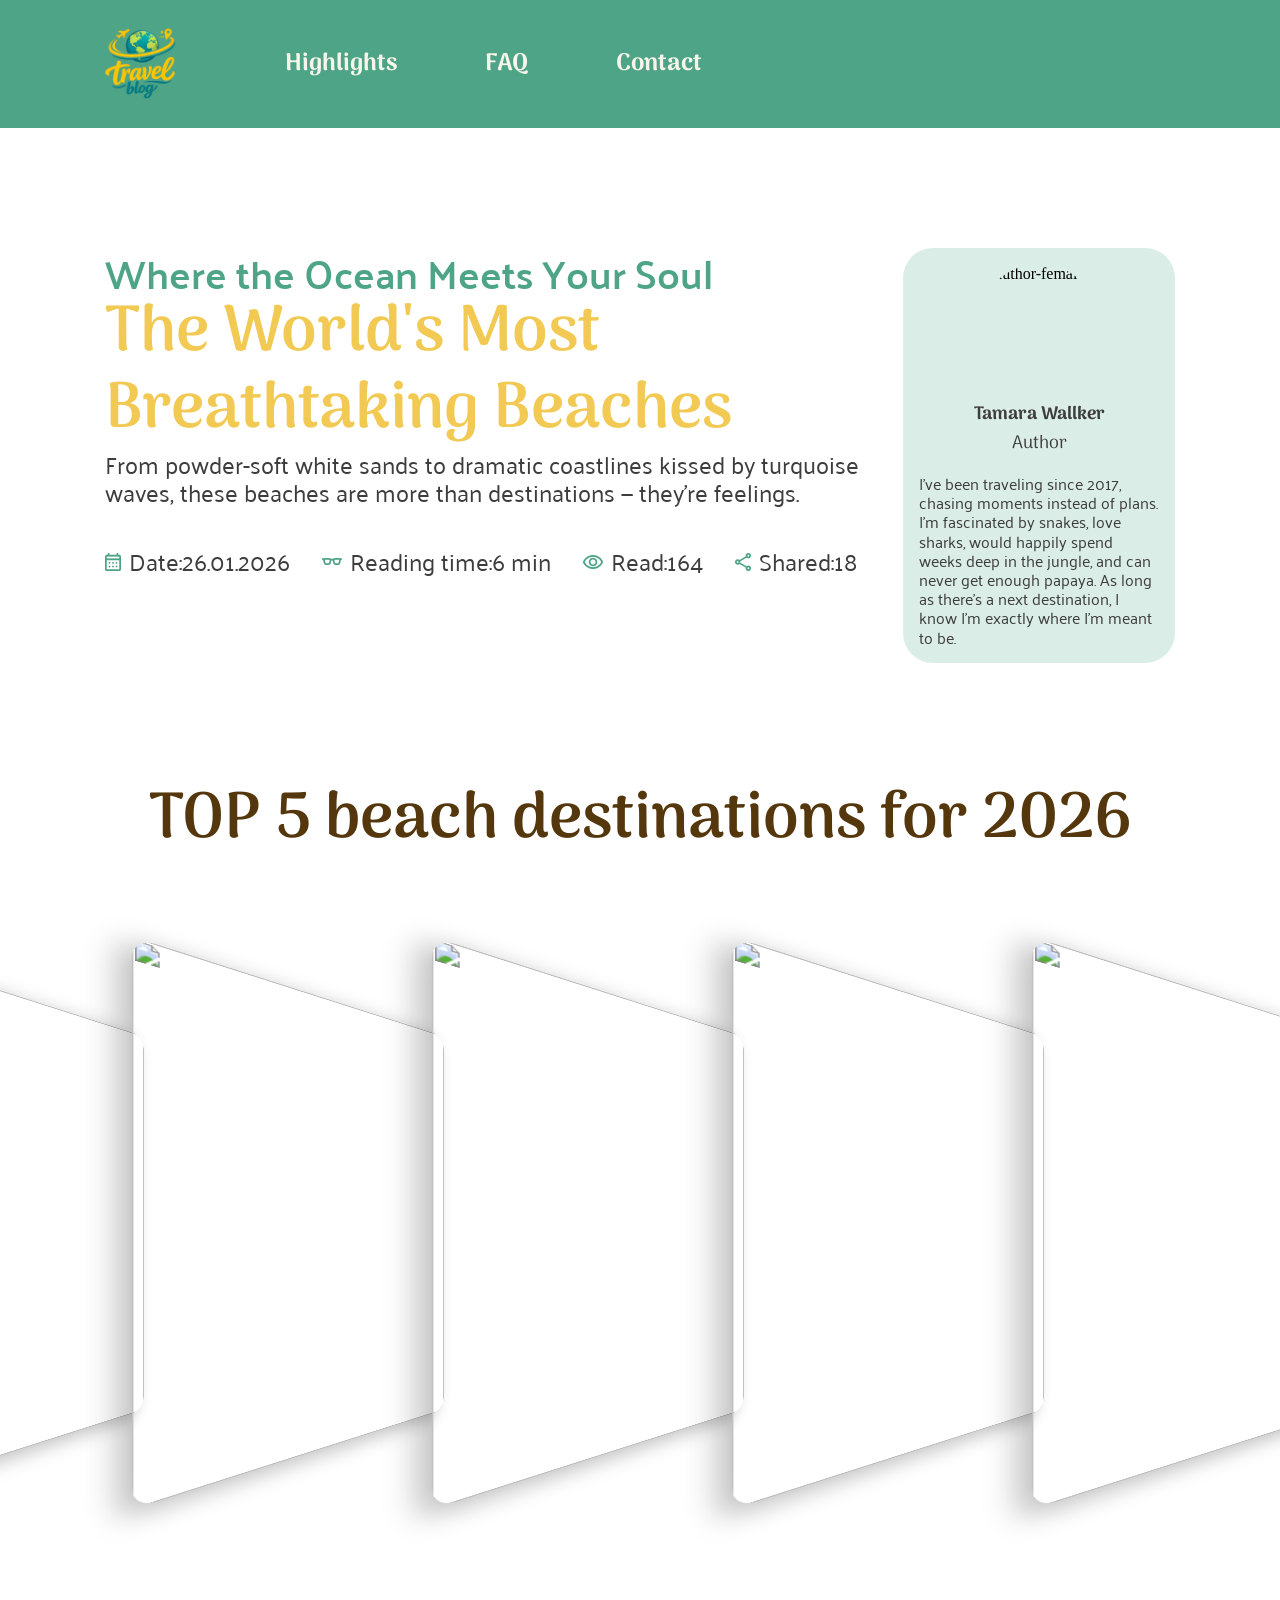
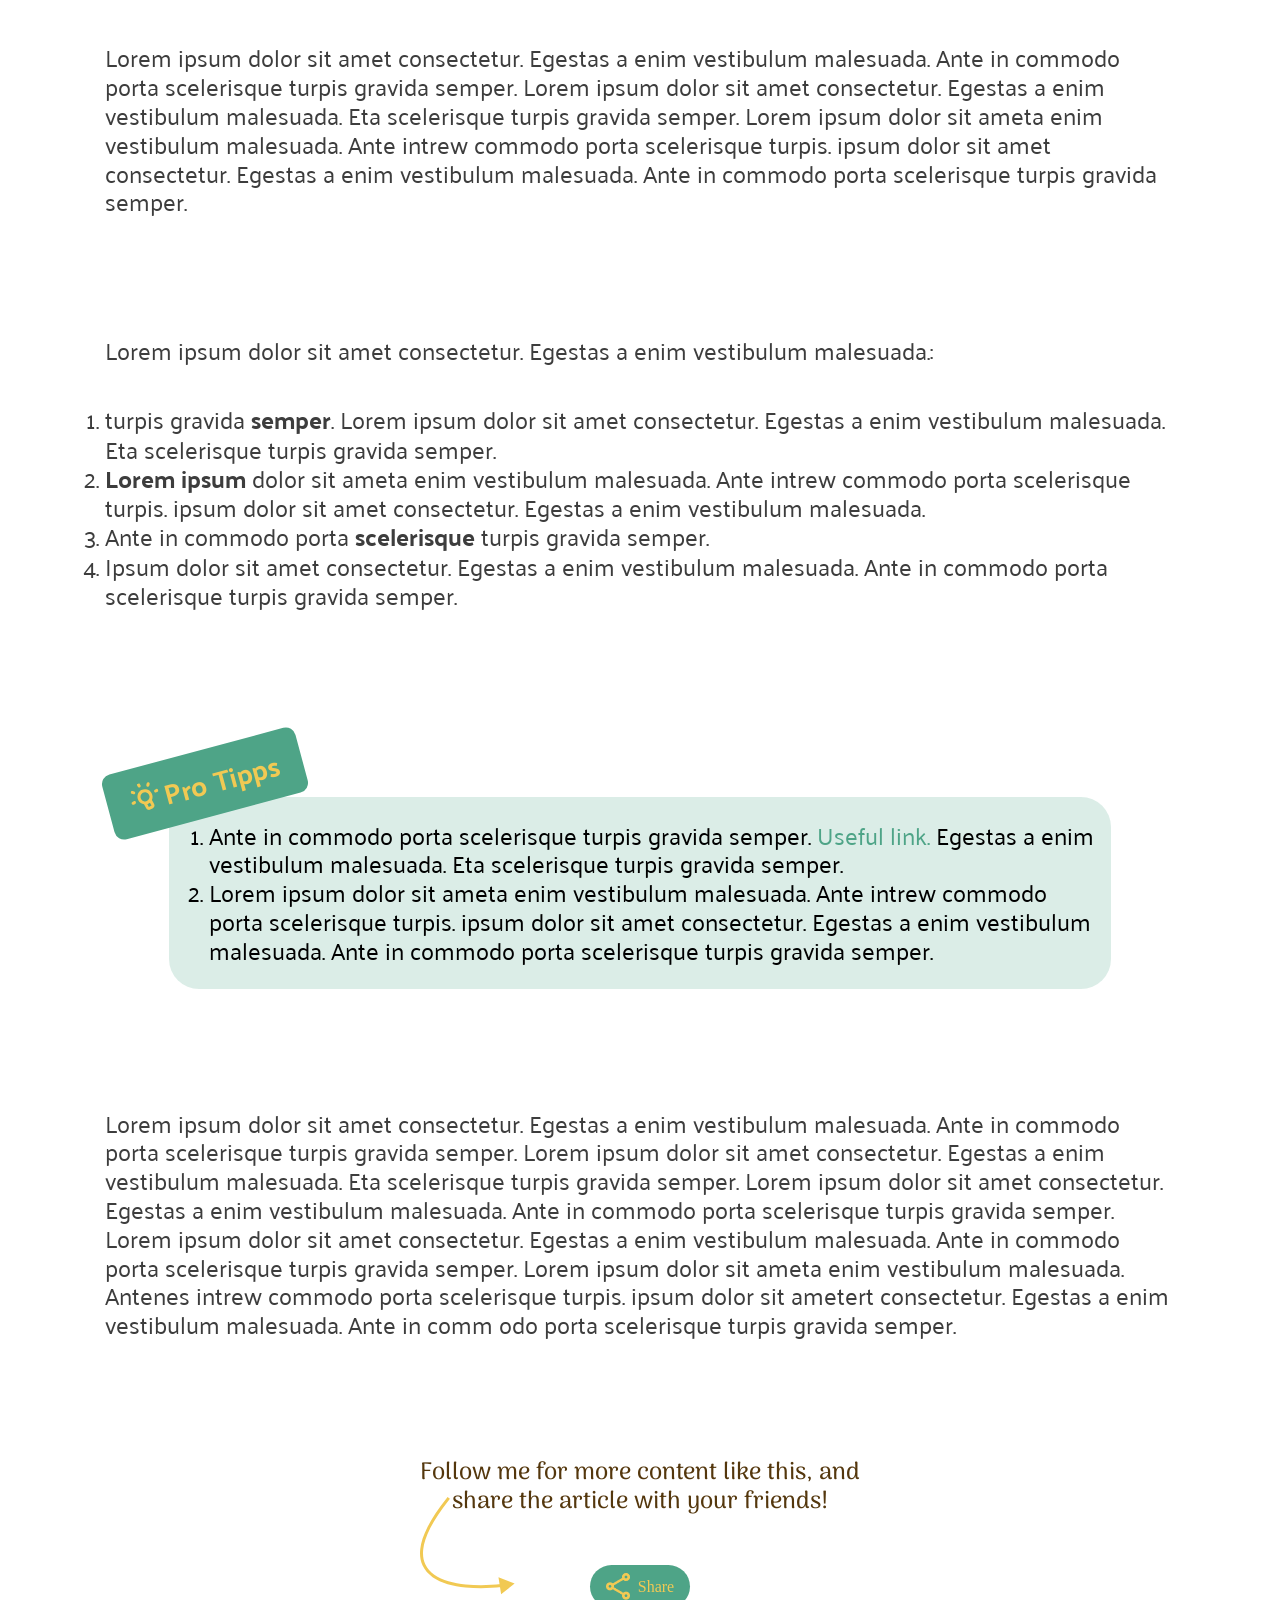
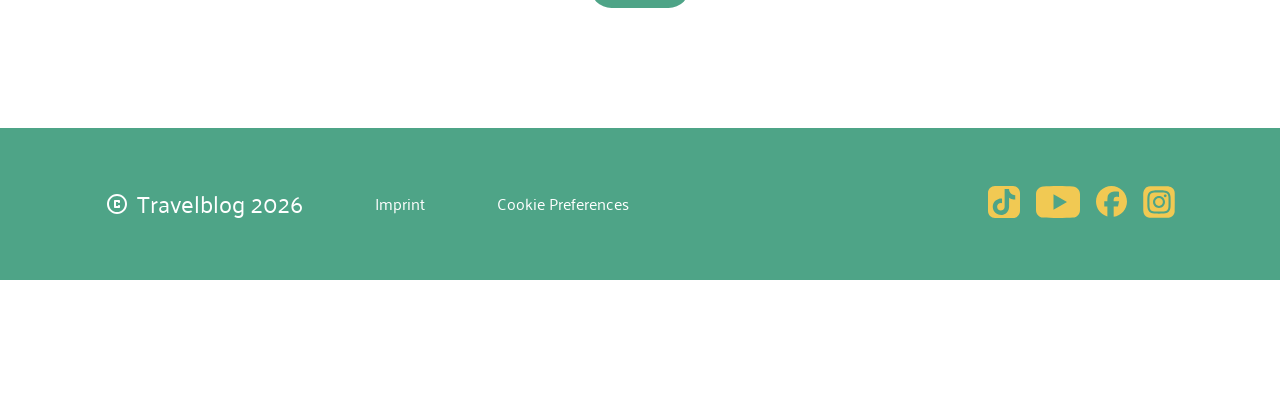
==== article1.html @ 018bd1f9 "article1.html added and article1.css added and article2.html added and article2.css added and articl" ====
<!DOCTYPE html>
<html lang="en">

<head>
    <meta charset="UTF-8">
    <meta name="viewport" content="width=device-width, initial-scale=1.0">
    <title>Blog - Article 01</title>

    <link rel="stylesheet" href="css/variables.css">
    <link rel="stylesheet" href="css/standard.css">
    <link rel="stylesheet" href="css/font.css">
    <link rel="stylesheet" href="css/style-article1.css">

</head>

<body>
    <header class="header-section wrapper">

        <img src="/assets/icons/logo-blog.svg" alt="Logo vom Reiseblog">

        <nav>
            <ul>
                <li class="nav-highlights"><a href="index.html#section-highlights">Highlights</a></li>
                <li class="nav-faq"><a href="index.html#section-faq">FAQ</a></li>
                <li class="nav-contact"><a href="index.html#section-contact">Contact</a></li>
            </ul>
        </nav>

    </header>

    <main>
        <section class="article-header wrapper">
            <div class="aticle-header-content">
                <div>
                    <h4 class="article-header-eyebrow">Where the Ocean Meets Your Soul</h4>
                    <h3 class="aticle-header-title">The World's Most Breathtaking Beaches</h3>
                    <p class="article-header-intro">From powder-soft white sands to dramatic coastlines kissed by
                        turquoise waves, these beaches are
                        more than destinations — they’re feelings.</p>
                </div>

                <div class="meta-data">
                    <p class="meta-item"><img src="./assets/icons/calendar_month.png" alt="kalenda logo">Date:26.01.2026
                    </p>
                    <p class="meta-item"><img src="./assets/icons/eyeglasses_2.png" alt="eyeglasses logo">Reading time:6
                        min</p>
                    <p class="meta-item"><img src="./assets/icons/visibility.png" alt="visibility logo">Read:164</p>
                    <p class="meta-item"><img src="./assets/icons/share.png" alt="share logo">Shared:18</p>
                </div>
            </div>

            <div class="author-card">
                <img src="./assets/img/author-female.jpg" alt="author-female">
                <div class="author-title">
                    <p class="author-name">Tamara Wallker</p>
                    <p class="author-role">Author</p>
                </div>
                <div class="author-summary">
                    <p>I’ve been traveling since 2017, chasing moments instead of plans.
                        I’m fascinated by snakes, love sharks, would happily spend weeks deep in the jungle, and can
                        never get enough papaya. As long as there’s a next destination, I know I’m exactly where I’m
                        meant to be.</p>
                </div>
            </div>
        </section>

        <section class="main-slider wrapper">
            <h3 class="slider-header">TOP 5 beach destinations for 2026</h3>
            <article class="slider_b">
                <img class="slider_b_element" src="./assets/img/single-card-carousel-01.jpg" alt="">
                <img class="slider_b_element" src="./assets/img/single-card-carousel-02.jpg" alt="">
                <img class="slider_b_element" src="./assets/img/single-card-carousel-03.jpg" alt="">
                <img class="slider_b_element" src="./assets/img/single-card-carousel-04.jpg" alt="">
                <img class="slider_b_element" src="./assets/img/single-card-carousel-05.jpg" alt="">
            </article>
        </section>

        <section class="lorem-element-one wrapper">
            <p>Lorem ipsum dolor sit amet consectetur. Egestas a enim vestibulum malesuada. Ante in commodo porta
                scelerisque turpis gravida semper. Lorem ipsum dolor sit amet consectetur. Egestas a enim vestibulum
                malesuada. Eta scelerisque turpis gravida semper. Lorem ipsum dolor sit ameta enim vestibulum malesuada.
                Ante intrew commodo porta scelerisque turpis. ipsum dolor sit amet consectetur. Egestas a enim
                vestibulum malesuada. Ante in commodo porta scelerisque turpis gravida semper. </p>
        </section>

        <section class="lorem-element-two wrapper">
            <p>Lorem ipsum dolor sit amet consectetur. Egestas a enim vestibulum malesuada.:</p>
            <ol>
                <li>turpis gravida <span>semper</span>. Lorem ipsum dolor sit amet consectetur. Egestas a enim
                    vestibulum malesuada.
                    Eta
                    scelerisque turpis gravida semper.</li>

                <li><span>Lorem ipsum</span> dolor sit ameta enim vestibulum malesuada. Ante intrew commodo porta
                    scelerisque turpis.
                    ipsum dolor sit amet consectetur. Egestas a enim vestibulum malesuada.</li>

                <li>Ante in commodo porta <span>scelerisque</span> turpis gravida semper.</li>

                <li>Ipsum dolor sit amet consectetur. Egestas a enim vestibulum malesuada. Ante in commodo porta
                    scelerisque
                    turpis gravida semper.</li>
            </ol>
        </section>

        <section class="section-pro-tipp wrapper">
            <div class="pro-tipp-box">
                <img src="/assets/icons/pro-tipp-icon.svg" alt="icon von glühbirne">
                <p>Pro Tipps</p>
            </div>

            <div class="pro-tipp-content">
                <ol>
                    <li>Ante in commodo porta scelerisque turpis gravida semper. <a href="">Useful
                            link.</a>
                        Egestas a enim vestibulum malesuada. Eta scelerisque turpis gravida semper. </li>
                    <li>Lorem ipsum dolor sit ameta enim vestibulum malesuada. Ante intrew commodo porta scelerisque
                        turpis.
                        ipsum dolor sit amet consectetur. Egestas a enim vestibulum malesuada. Ante in commodo porta
                        scelerisque turpis gravida semper. </li>
                </ol>
            </div>
        </section>

        <section class="lorem-element-four wrapper">
            <p>Lorem ipsum dolor sit amet consectetur. Egestas a enim vestibulum malesuada. Ante in commodo porta
                scelerisque turpis gravida semper. Lorem ipsum dolor sit amet consectetur. Egestas a enim vestibulum
                malesuada. Eta scelerisque turpis gravida semper. Lorem ipsum dolor sit amet consectetur.
                Egestas a enim vestibulum malesuada. Ante in commodo porta scelerisque turpis gravida semper. Lorem
                ipsum dolor sit amet consectetur. Egestas a enim vestibulum malesuada. Ante in commodo porta scelerisque
                turpis gravida semper. Lorem ipsum dolor sit ameta enim vestibulum malesuada. Antenes intrew commodo
                porta scelerisque turpis. ipsum dolor sit ametert consectetur. Egestas a enim vestibulum malesuada. Ante
                in comm odo porta scelerisque turpis gravida semper. </p>
        </section>

        <section class="share-button wrapper">
           <p class="follow-me"> <img class="arrow" src="./assets/icons/Vector 12.svg" alt=""> Follow me for more content like this, and <br> share the article with your friends!</p>

            <details>
                <summary><img src="./assets/icons/share yellow.png" alt="share-icon">Share</summary>
                <div class="hidden-links">
                    <img src="./assets/icons/share-icon.svg" alt="">
                    <div>
                        <a href="">LinkedIn</a>
                        <a href="">WhatsApp</a>
                    </div>
                </div>
            </details>
        </section>

        <footer class="wrapper">

            <div>
                <div class="footer-copyright">
                    <img src="/assets/icons/copyright.svg" alt="Copyright-Icon">
                    <p>Travelblog 2026</p>
                </div>
                <ul class="footer-links">
                    <li><a href="impressum.html">Imprint</a></li>
                    <li><a href="">Cookie Preferences</a></li>
                </ul>

            </div>




            <ul class="footer-social-media-buttons">
                <li><img src="/assets/icons/icon-tiktok-yellow.svg" alt=""></li>
                <li><img src="/assets/icons/icon-youtube-yellow.svg" alt=""></li>
                <li><img src="/assets/icons/icon-facebook-yellow.svg" alt=""></li>
                <li><img src="/assets/icons/icon-instagram-yellow.svg" alt=""></li>
            </ul>
        </footer>
    </main>
</body>

</html>
---- css/variables.css ----
:root {
    interpolate-size: allow-keywords;

    --primary-green: rgba(78, 164, 135, 1);
    --primary-green-bright: rgba(78, 164, 135, 0.2);
    --primary-yellow: #f1c953;
    --secondary-brown: rgba(84, 55, 13, 1);
    --neutral: #3d3d3d;
    --error: rgba(185, 16, 47, 1);

    --length-animation: 5s;
}
---- css/standard.css ----
* {
    margin: 0;
    padding: 0;
    box-sizing: border-box;
    scroll-behavior: smooth;
    line-height: 120%;
}

body {
    display: flex;
    flex-direction: column;
    justify-content: center;
    min-height: 100dvh;
}

main {
    display: flex;
    flex-direction: column;
    gap: 120px;
    flex-grow: 1;
    padding: 120px 0;
}

.wrapper {
    padding: 0 max(clamp(15px, calc(-15px + 9.375vw), 120px), calc(50% - 770px));
}

h1 {
    font-family: 'Arima';
    font-weight: 600;
    font-size: 60px;
    color: var(--secondary-brown);

}

h2 {
    font-family: 'Arima';
    font-weight: 600;
    font-size: 52px;
    color: var(--primary-green);
    text-align: center;

    display: flex;
    justify-content: center;
    align-items: center;
    gap: 8px;
}

h2>img {
    width: 48px;
    height: 48px;
}

h3 {
    font-family: 'Arima';
    font-weight: 600;
    font-size: 64px;
    color: var(--primary-yellow);

}

h4 {
    font-family: 'Palanquin';
    font-weight: 600;
    font-size: 40px;
    color: #4EA487;

}

h5 {
    font-family: 'Arima';
    font-weight: 600;
    font-size: 32px;
    color: var(--secondary-brown);
    text-align: center;
}

h6 {
    font-family: 'Arima';
    font-weight: 700;
    font-size: 18px;
    color: var(--secondary-brown);
}

p {
    font-family: 'Palanquin';
    font-weight: 400;
    font-size: 24px;
    color: var(--neutral);

}


/* HEADER */

header {
    display: flex;
    align-items: center;
    gap: 100px;

    width: 100%;
    height: 128px;
    background-color: var(--primary-green);
    color: white;
}

header>img {
    width: 72px;
    height: 72px;
}

header>nav>ul {
    display: flex;
    align-items: center;
    gap: 72px;
}

header li {
    font-family: 'Arima';
    font-weight: 600;
    font-size: 24px;
    list-style: none;
}

header a {
    display: block;
    text-decoration: none;
    color: white;
    padding: 4px 8px;

    background-position: bottom;
    background-repeat: no-repeat;
}

header .nav-highlights a:hover {
    background-image: url('/assets/icons/hover-bg-img-highlights.svg');
}

header .nav-faq a:hover {
    background-image: url('/assets/icons/hover-bg-img-faq.svg');
}

header .nav-contact a:hover {
    background-image: url('/assets/icons/hover-bg-img-contacts.svg');
}

header a:active {
    color: var(--primary-yellow);
}

.navbar {
    width: 100%;
    height: 88px;
    background-color: var(--primary-yellow);
    position: fixed;
    bottom: 0;
    left: 0;

    display: flex;
    align-items: center;

    display: none;

    z-index: 10;
}

.navbar ul {
    width: 100%;
    display: flex;
    justify-content: space-evenly;
}

.navbar img {
    height: 40px;
}

@media screen and (max-width: 480px) {
    .navbar img {
        height: 36px;
    }
}

@media screen and (max-width: 768px) {
    header {
        justify-content: center;
    }

    nav {
        display: none;
    }
}

@media screen and (max-width: 992px) {
    .navbar {
        display: flex;
        align-items: center;
    }

    header>.navbar>ul {
        gap: unset;
    }
}

/*article header*/

.article-header {
    width: 100%;

    display: flex;
    flex-wrap: wrap;
    justify-content: space-between;
    gap: 40px;
}

.aticle-header-content {
    flex: 5 0 70%;
}

.aticle-header-content>.article-header-intro {
    font: 400 32px 'Palanquin';

    gap: 40px;
}

.meta-data {
    display: flex;
    flex-wrap: wrap;
    text-align: center;

    padding-top: 40px;

    gap: 32px;
    row-gap: 8px;

    font: 400 16px 'Palanquin';
}

.meta-data>.meta-item {
    display: flex;
    align-items: center;

    gap: 8px;
}

.author-card {
    display: flex;
    flex-direction: column;
    align-items: center;

    background-color: #4EA48733;

    flex: 1 0 270px;

    border-radius: 30px;
    padding: 16px;
    gap: 16px;

}

.author-card>img {
    width: 120px;
    height: 120px;

    object-fit: cover;

    border-radius: 50%;
}

.author-title {
    text-align: center;
}

.author-name {
    font: 700 18px 'Arima';
}

.author-role {
    font: 400 18px 'Arima';
}

.author-summary>p {
    font: 400 16px 'Palanquin';
    line-height: 120%;
}

/* profi tipp */

.pro-tipp-box{
    width: 200px;
    background-color: var(--primary-green);

    padding: 8px 16px ;

    display: flex;
    align-items: center;

    border-radius: 10px;

    transform: rotate(-15deg);

    position: relative;
    top: 20px;
}

.pro-tipp-box>img{
    width: 42px;
}

.pro-tipp-box>p{
    font: 700 28px 'Palanquin';
    color: var(--primary-yellow);


}

.pro-tipp-content{
    background-color: var( --primary-green-bright);

    padding: 24px 16px;
    padding-left: 40px;

    margin-left: 64px;
    margin-right: 64px;

    border-radius: 30px;

    font: 400 24px 'Palanquin';
}

.pro-tipp-content a {
    color: #4EA487;
    text-decoration: none;
}

/* FOOTER */

footer {
    display: flex;
    justify-content: space-between;
    align-items: center;
    width: 100%;
    height: 152px;
    background-color: var(--primary-green);
    color: white;
}

footer * {
    color: white;
    font-family: 'Palanquin';
    font-weight: 400;
}

footer>div {
    display: flex;
    align-items: center;
    gap: 72px;
}

footer .footer-copyright {
    display: flex;
    align-items: center;
    gap: 8px;


    font-size: 18px;
}

footer .footer-links {
    display: flex;
    gap: 72px;
}

footer li {
    list-style: none;
}

footer a {
    text-decoration: none;
}


footer .footer-social-media-buttons {
    display: flex;

    gap: 16px;
}


footer .footer-social-media-buttons li {

    list-style: none;
}

footer .footer-social-media-buttons img {
    height: 32px;
}

@media screen and (max-width: 480px) {
    footer .footer-copyright img {
        width: 16px;
        height: 16px;
    }

    footer .footer-social-media-buttons {
        gap: 8px;
    }
}

@media screen and (max-width: 992px) {
    footer {
        height: 240px;
        padding-top: 30px !important;
        padding-bottom: 118px !important;

        align-items: end;
    }

    footer>div {
        display: flex;
        flex-direction: column-reverse;
        align-items: end;
        align-items: start;
        gap: 8px;
    }

    footer .footer-copyright {
        display: flex;
        gap: 4px;
    }

    footer .footer-copyright img {
        width: 20px;
        height: 20px;
    }

    footer .footer-copyright p {
        font-size: 16px;
    }

    footer .footer-links {
        flex-direction: column;
        gap: 8px;
    }

    footer .footer-social-media-buttons img {
        height: 24px;
    }
}
---- css/font.css ----
/* arima-regular - latin */
@font-face {
  font-display: swap; /* Check https://developer.mozilla.org/en-US/docs/Web/CSS/@font-face/font-display for other options. */
  font-family: 'Arima';
  font-style: normal;
  font-weight: 400;
  src: url('../assets/fonts/arima-v7-latin-regular.woff2') format('woff2'); /* Chrome 36+, Opera 23+, Firefox 39+, Safari 12+, iOS 10+ */
}
/* arima-500 - latin */
@font-face {
  font-display: swap; /* Check https://developer.mozilla.org/en-US/docs/Web/CSS/@font-face/font-display for other options. */
  font-family: 'Arima';
  font-style: normal;
  font-weight: 500;
  src: url('../assets/fonts/arima-v7-latin-500.woff2') format('woff2'); /* Chrome 36+, Opera 23+, Firefox 39+, Safari 12+, iOS 10+ */
}
/* arima-600 - latin */
@font-face {
  font-display: swap; /* Check https://developer.mozilla.org/en-US/docs/Web/CSS/@font-face/font-display for other options. */
  font-family: 'Arima';
  font-style: normal;
  font-weight: 600;
  src: url('../assets/fonts/arima-v7-latin-600.woff2') format('woff2'); /* Chrome 36+, Opera 23+, Firefox 39+, Safari 12+, iOS 10+ */
}
/* arima-700 - latin */
@font-face {
  font-display: swap; /* Check https://developer.mozilla.org/en-US/docs/Web/CSS/@font-face/font-display for other options. */
  font-family: 'Arima';
  font-style: normal;
  font-weight: 700;
  src: url('../assets/fonts/arima-v7-latin-700.woff2') format('woff2'); /* Chrome 36+, Opera 23+, Firefox 39+, Safari 12+, iOS 10+ */
}

/* palanquin-regular - latin */
@font-face {
  font-display: swap; /* Check https://developer.mozilla.org/en-US/docs/Web/CSS/@font-face/font-display for other options. */
  font-family: 'Palanquin';
  font-style: normal;
  font-weight: 400;
  src: url('../assets/fonts/palanquin-v17-latin-regular.woff2') format('woff2'); /* Chrome 36+, Opera 23+, Firefox 39+, Safari 12+, iOS 10+ */
}
/* palanquin-500 - latin */
@font-face {
  font-display: swap; /* Check https://developer.mozilla.org/en-US/docs/Web/CSS/@font-face/font-display for other options. */
  font-family: 'Palanquin';
  font-style: normal;
  font-weight: 500;
  src: url('../assets/fonts/palanquin-v17-latin-500.woff2') format('woff2'); /* Chrome 36+, Opera 23+, Firefox 39+, Safari 12+, iOS 10+ */
}
/* palanquin-600 - latin */
@font-face {
  font-display: swap; /* Check https://developer.mozilla.org/en-US/docs/Web/CSS/@font-face/font-display for other options. */
  font-family: 'Palanquin';
  font-style: normal;
  font-weight: 600;
  src: url('../assets/fonts/palanquin-v17-latin-600.woff2') format('woff2'); /* Chrome 36+, Opera 23+, Firefox 39+, Safari 12+, iOS 10+ */
}
/* palanquin-700 - latin */
@font-face {
  font-display: swap; /* Check https://developer.mozilla.org/en-US/docs/Web/CSS/@font-face/font-display for other options. */
  font-family: 'Palanquin';
  font-style: normal;
  font-weight: 700;
  src: url('../assets/fonts/palanquin-v17-latin-700.woff2') format('woff2'); /* Chrome 36+, Opera 23+, Firefox 39+, Safari 12+, iOS 10+ */
}

/* palanquin-dark-600 - latin */
@font-face {
  font-display: swap; /* Check https://developer.mozilla.org/en-US/docs/Web/CSS/@font-face/font-display for other options. */
  font-family: 'Palanquin Dark';
  font-style: normal;
  font-weight: 600;
  src: url('../assets/fonts/palanquin-dark-v17-latin-600.woff2') format('woff2'); /* Chrome 36+, Opera 23+, Firefox 39+, Safari 12+, iOS 10+ */
}

/* roboto-mono-700 - latin */
@font-face {
  font-display: swap; /* Check https://developer.mozilla.org/en-US/docs/Web/CSS/@font-face/font-display for other options. */
  font-family: 'Roboto Mono';
  font-style: normal;
  font-weight: 700;
  src: url('../assets/fonts/roboto-mono-v31-latin-700.woff2') format('woff2'); /* Chrome 36+, Opera 23+, Firefox 39+, Safari 12+, iOS 10+ */
}
---- css/style-article1.css ----
body {
    width: 100%;
    height: 100%;
}

.header-section a {
    font-family: 'Arima';
    font-size: 24px;
    font-weight: 700;

    color: #F8F5EB;
}

.main-slider {
    display: flex;
    flex-direction: column;
    justify-content: center;
    align-items: center;

    gap: 64px;

    width: 100%;
}

.slider-header {
    display: flex;
    align-items: center;

    color: #54370D;

    font-family: 'Arima';
    font-family: 32px;
    font-weight: 600;


}

.slider_b {

    padding-top: 80px;
    padding-bottom: 80px;

    display: flex;


}

.slider_b_element {
    z-index: 1;
    width: 300px;
    height: 440px;

    box-shadow: -9px 5px 20px 0px #00000040;




    border-radius: 16px;

    transform: perspective(250px) rotateY(20deg) translateX(-20px);
    transform-origin: 50% 50%;

    transition: all 250ms ease-in-out;
}

.slider_b_element:hover {
    z-index: -2;

    transform: perspective(250px) rotateY(0deg) translateX(0px) scaleX(1.5) scaleY(1.2);
}

.slider_b_element:hover~.slider_b_element {
    transform: perspective(250px) rotateY(-20deg) translateX(120px);
}

.lorem-element-one>p {
    font-family: 'Palanquin';
    font-size: 24px;
    font-weight: 400;
    color: var(--neutral);
}

.info {
    display: flex;
    flex-direction: column;
}

.lorem-element-two>p {
    font-family: 'Palanquin';
    font-size: 24px;
    font-weight: 400;

    padding-bottom: 40px;
}

.lorem-element-two li {
    font-family: 'Palanquin';
    font-size: 24px;
    font-weight: 400;
    color: var(--neutral);
}

span {
    font-family: Palanquin;
    font-weight: 700;
    font-style: Bold;
    font-size: 24px;
    color: var(--neutral);
}

.lorem-element-three {
    font-family: 'Palanquin';
    font-size: 24px;
    font-weight: 400;
}

.lorem-element-three ol {
    border-radius: 30px;
    padding-top: 26px;
    padding-bottom: 24px;
    padding-right: 16px;

    background-color: #4EA48733;
}

.link {
    color: #4EA487;
    text-decoration: none;
}

.lorem-element-four>p {
    font-family: Palanquin;
    font-weight: 400;
    font-size: 24px;

    color: #3D3D3D;



}

.share-button{
    display: flex;
    flex-direction: column;
    justify-content: center;
    align-items: center;

    gap: 48px;

    position: relative;
}

.arrow{
    position: absolute;
    bottom: 13px;
}

.follow-me {
    font-family: 'Arima';
    font-weight: 500;
    font-size: 24px;

    text-align: center;

    color: var(--secondary-brown);
}

summary {
    display: flex;
    align-items: center;

    padding: 8px 16px;

    color: var(--primary-yellow);
    background-color: var(--primary-green);

    border-radius: 40px;

    gap: 8px;
}

details[open] summary img{
    display: none;
}

details{
    display: flex;
    align-items: center;

    gap: 10px;
}

.hidden-links a{
    display: flex;

    font: 600 18px 'Arima';

    color: var( --primary-green);
}

.hidden-links{
    display: flex;
    gap: 16px;
}

.hidden-links>div{
    display: flex;
    flex-direction: column;
}
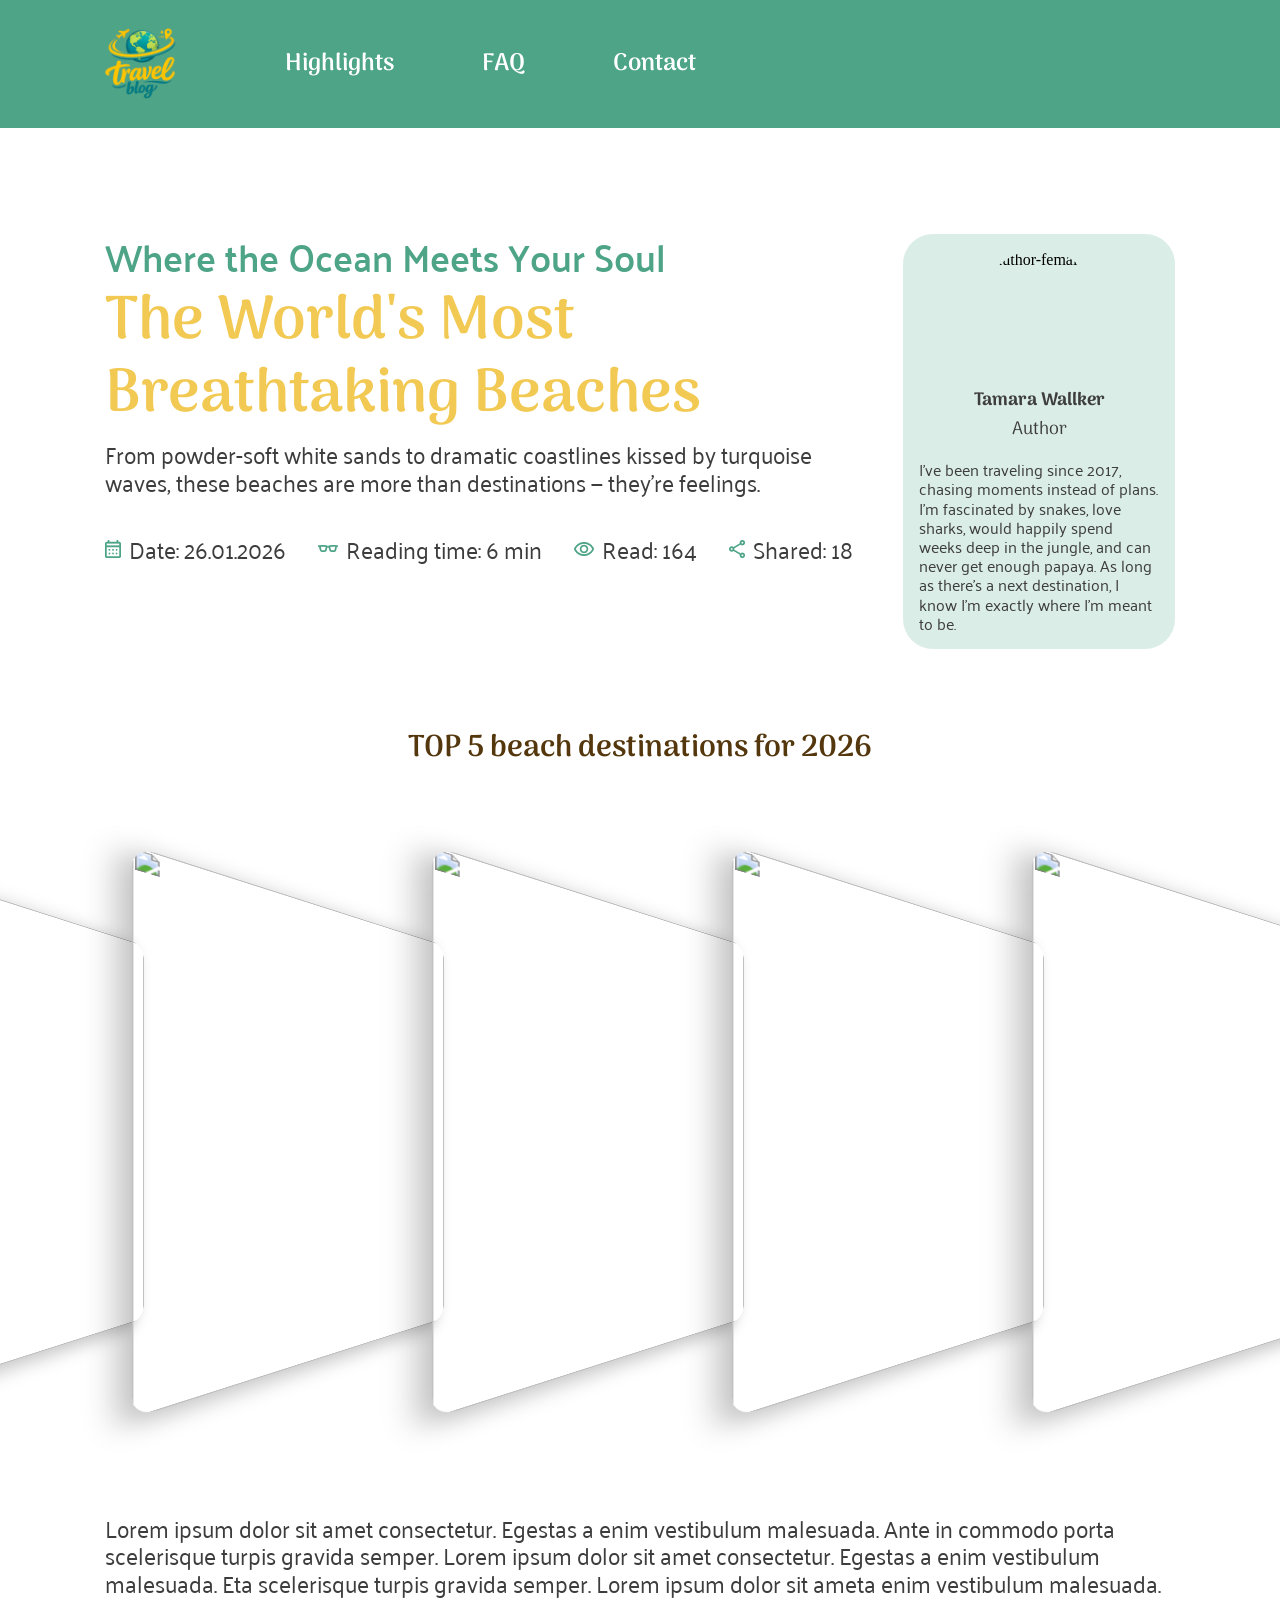
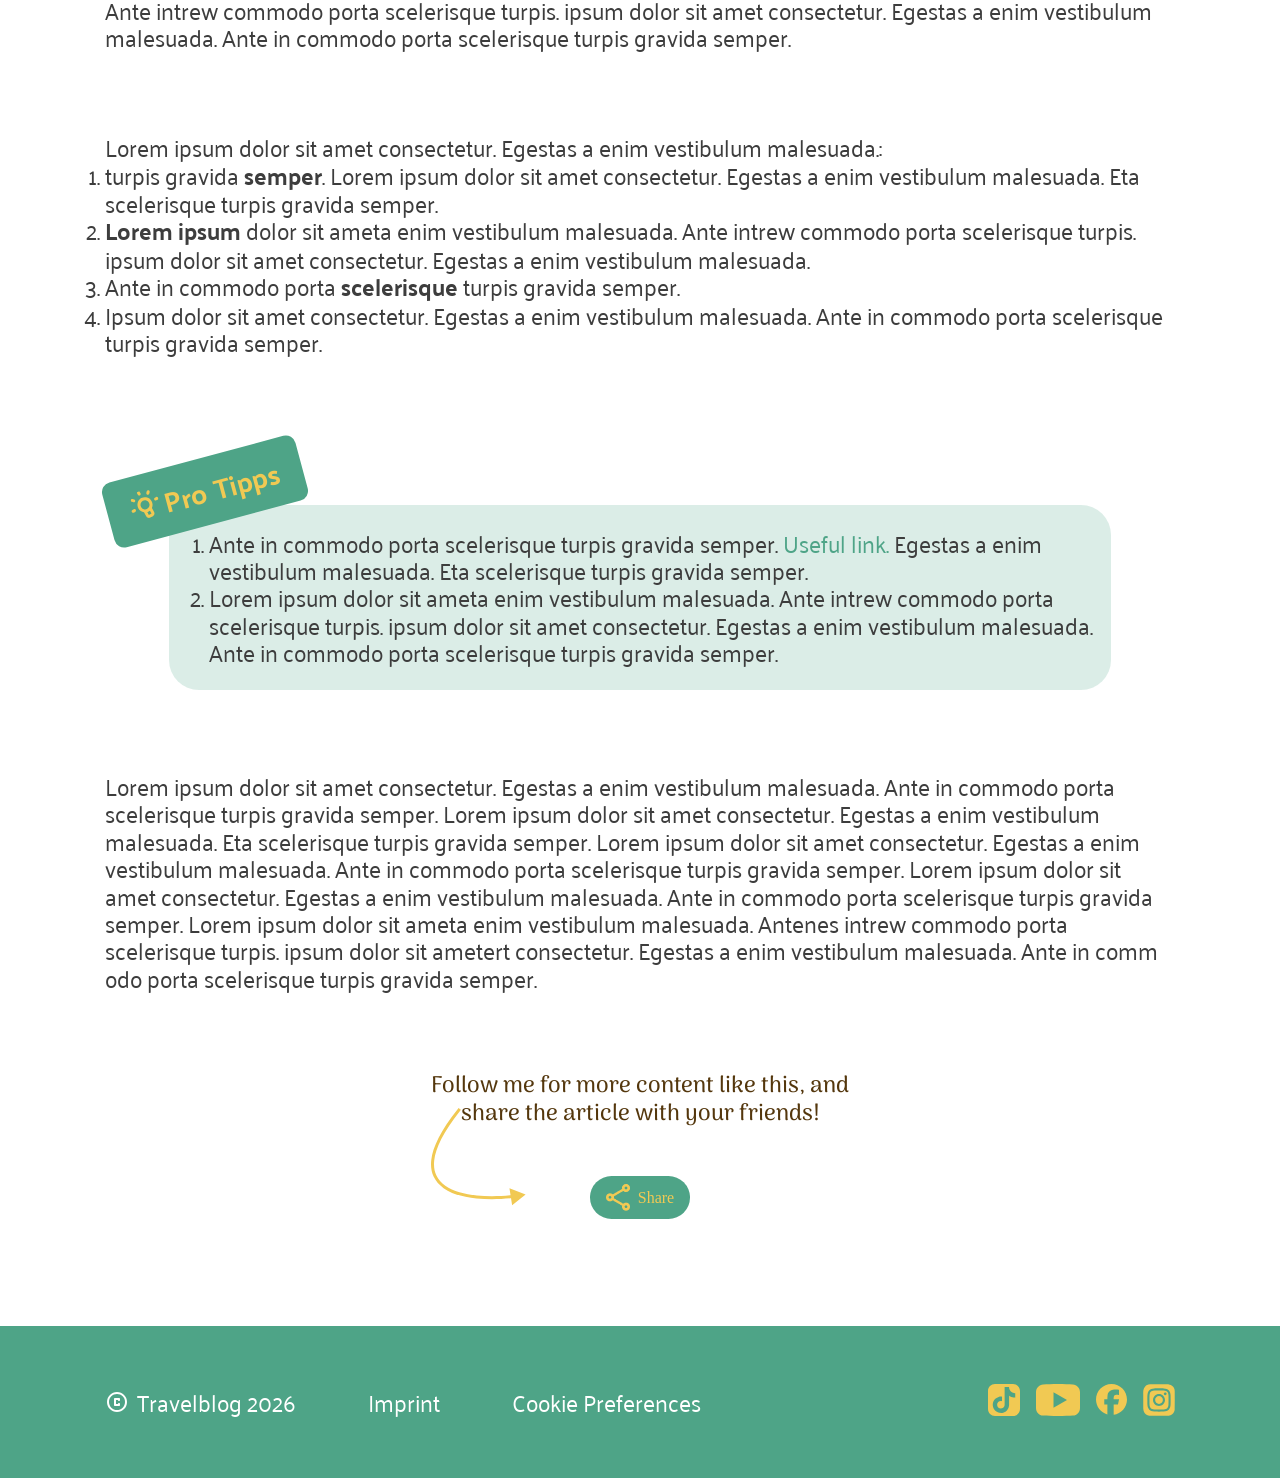
==== commit fd449e04: "Changed font-size for responsive Added header and footer on every page clean code hero animation res" ====
--- a/article1.html
+++ b/article1.html
@@ -14,18 +14,24 @@
 </head>
 
 <body>
-    <header class="header-section wrapper">
-
+    <header class="wrapper">
         <img src="/assets/icons/logo-blog.svg" alt="Logo vom Reiseblog">
-
         <nav>
             <ul>
-                <li class="nav-highlights"><a href="index.html#section-highlights">Highlights</a></li>
-                <li class="nav-faq"><a href="index.html#section-faq">FAQ</a></li>
-                <li class="nav-contact"><a href="index.html#section-contact">Contact</a></li>
+                <li class="nav-highlights"><a href="#section-highlights">Highlights</a></li>
+                <li class="nav-faq"><a href="#section-faq">FAQ</a></li>
+                <li class="nav-contact"><a href="#section-contact">Contact</a></li>
             </ul>
         </nav>
-
+        <nav class="navbar wrapper">
+            <ul>
+                <li><a href="index.html"><img src="/assets/icons/home-icon-green.svg" alt=""></a></li>
+                <li><a href="#section-highlights"><img src="/assets/icons/rocket-icon-green.svg" alt=""></a></li>
+                <li><a href="#section-faq"><img src="/assets/icons/help-icon-green.svg" alt=""></a></li>
+                <li><a href="#section-contact"><img src="/assets/icons/person-pin-contact-icon-green.svg" alt=""></a>
+                </li>
+            </ul>
+        </nav>
     </header>
 
     <main>
@@ -40,12 +46,12 @@
                 </div>
 
                 <div class="meta-data">
-                    <p class="meta-item"><img src="./assets/icons/calendar_month.png" alt="kalenda logo">Date:26.01.2026
+                    <p class="meta-item"><img src="./assets/icons/calendar_month.png" alt="kalenda logo">Date: 26.01.2026
                     </p>
-                    <p class="meta-item"><img src="./assets/icons/eyeglasses_2.png" alt="eyeglasses logo">Reading time:6
+                    <p class="meta-item"><img src="./assets/icons/eyeglasses_2.png" alt="eyeglasses logo">Reading time: 6
                         min</p>
-                    <p class="meta-item"><img src="./assets/icons/visibility.png" alt="visibility logo">Read:164</p>
-                    <p class="meta-item"><img src="./assets/icons/share.png" alt="share logo">Shared:18</p>
+                    <p class="meta-item"><img src="./assets/icons/visibility.png" alt="visibility logo">Read: 164</p>
+                    <p class="meta-item"><img src="./assets/icons/share.png" alt="share logo">Shared: 18</p>
                 </div>
             </div>
 
@@ -65,7 +71,7 @@
         </section>
 
         <section class="main-slider wrapper">
-            <h3 class="slider-header">TOP 5 beach destinations for 2026</h3>
+            <h5 class="slider-header">TOP 5 beach destinations for 2026</h3>
             <article class="slider_b">
                 <img class="slider_b_element" src="./assets/img/single-card-carousel-01.jpg" alt="">
                 <img class="slider_b_element" src="./assets/img/single-card-carousel-02.jpg" alt="">
@@ -134,7 +140,8 @@
         </section>
 
         <section class="share-button wrapper">
-           <p class="follow-me"> <img class="arrow" src="./assets/icons/Vector 12.svg" alt=""> Follow me for more content like this, and <br> share the article with your friends!</p>
+            <p class="follow-me"> <img class="arrow" src="./assets/icons/Vector 12.svg" alt=""> Follow me for more
+                content like this, and <br> share the article with your friends!</p>
 
             <details>
                 <summary><img src="./assets/icons/share yellow.png" alt="share-icon">Share</summary>
@@ -147,32 +154,28 @@
                 </div>
             </details>
         </section>
+    </main>
 
-        <footer class="wrapper">
+    <footer class="wrapper">
+        <div>
+            <div class="footer-copyright">
+                <img src="/assets/icons/copyright.svg" alt="Copyright-Icon">
+                <p>Travelblog 2026</p>
+            </div>
+            <ul class="footer-links">
+                <li><a href="impressum.html">Imprint</a></li>
+                <li><a href="">Cookie Preferences</a></li>
+            </ul>
 
-            <div>
-                <div class="footer-copyright">
-                    <img src="/assets/icons/copyright.svg" alt="Copyright-Icon">
-                    <p>Travelblog 2026</p>
-                </div>
-                <ul class="footer-links">
-                    <li><a href="impressum.html">Imprint</a></li>
-                    <li><a href="">Cookie Preferences</a></li>
-                </ul>
+        </div>
 
-            </div>
-
-
-
-
-            <ul class="footer-social-media-buttons">
-                <li><img src="/assets/icons/icon-tiktok-yellow.svg" alt=""></li>
-                <li><img src="/assets/icons/icon-youtube-yellow.svg" alt=""></li>
-                <li><img src="/assets/icons/icon-facebook-yellow.svg" alt=""></li>
-                <li><img src="/assets/icons/icon-instagram-yellow.svg" alt=""></li>
-            </ul>
-        </footer>
-    </main>
+        <ul class="footer-social-media-buttons">
+            <li><img src="/assets/icons/icon-tiktok-yellow.svg" alt=""></li>
+            <li><img src="/assets/icons/icon-youtube-yellow.svg" alt=""></li>
+            <li><img src="/assets/icons/icon-facebook-yellow.svg" alt=""></li>
+            <li><img src="/assets/icons/icon-instagram-yellow.svg" alt=""></li>
+        </ul>
+    </footer>
 </body>
 
 </html>
--- a/css/standard.css
+++ b/css/standard.css
@@ -16,9 +16,9 @@
 main {
     display: flex;
     flex-direction: column;
-    gap: 120px;
+    gap: clamp(48px, calc(36.571px + 3.571vw), 88px);
     flex-grow: 1;
-    padding: 120px 0;
+    padding: clamp(24px, calc(-3.429px + 8.571vw), 120px) 0;
 }
 
 .wrapper {
@@ -28,15 +28,14 @@
 h1 {
     font-family: 'Arima';
     font-weight: 600;
-    font-size: 60px;
+    font-size: clamp(2.00rem, calc(1.500rem + 2.500vw), 3.75rem);
     color: var(--secondary-brown);
-
 }
 
 h2 {
     font-family: 'Arima';
     font-weight: 600;
-    font-size: 52px;
+    font-size: clamp(2.50rem, calc(2.286rem + 1.071vw), 3.25rem);
     color: var(--primary-green);
     text-align: center;
 
@@ -47,14 +46,14 @@
 }
 
 h2>img {
-    width: 48px;
-    height: 48px;
+    width: clamp(40px, calc(37.714px + 0.714vw), 48px);
+    height: clamp(40px, calc(37.714px + 0.714vw), 48px);
 }
 
 h3 {
     font-family: 'Arima';
     font-weight: 600;
-    font-size: 64px;
+    font-size: clamp(2.50rem, calc(2.071rem + 2.143vw), 4.00rem);
     color: var(--primary-yellow);
 
 }
@@ -62,32 +61,38 @@
 h4 {
     font-family: 'Palanquin';
     font-weight: 600;
-    font-size: 40px;
-    color: #4EA487;
+    font-size: clamp(1.25rem, calc(0.893rem + 1.786vw), 2.50rem);
+    color: var(--primary-green);
 
 }
 
 h5 {
     font-family: 'Arima';
     font-weight: 600;
-    font-size: 32px;
+    font-size: clamp(1.25rem, calc(1.036rem + 1.071vw), 2.00rem);
     color: var(--secondary-brown);
     text-align: center;
 }
 
 h6 {
-    font-family: 'Arima';
-    font-weight: 700;
-    font-size: 18px;
-    color: var(--secondary-brown);
+    font-family: 'Palanquin Dark';
+    font-weight: 600;
+    font-size: clamp(1.75rem, calc(1.393rem + 1.786vw), 3.00rem);
+    color: white;
 }
 
 p {
     font-family: 'Palanquin';
     font-weight: 400;
-    font-size: 24px;
+    font-size: clamp(1.00rem, calc(0.857rem + 0.714vw), 1.50rem);
     color: var(--neutral);
-
+}
+
+li {
+    font-family: 'Palanquin';
+    font-weight: 400;
+    font-size: clamp(1.00rem, calc(0.857rem + 0.714vw), 1.50rem);
+    color: var(--neutral);
 }
 
 
@@ -216,6 +221,12 @@
     flex: 5 0 70%;
 }
 
+.aticle-header-content > div:first-child {
+    display: flex;
+    flex-direction: column;
+    gap: 8px;
+}
+
 .aticle-header-content>.article-header-intro {
     font: 400 32px 'Palanquin';
 
@@ -331,6 +342,79 @@
     color: #4EA487;
     text-decoration: none;
 }
+
+/* Share-Button */
+
+.share-button{
+    display: flex;
+    flex-direction: column;
+    justify-content: center;
+    align-items: center;
+
+    gap: 48px;
+
+    position: relative;
+}
+
+.share-button .arrow{
+    position: absolute;
+    bottom: 13px;
+}
+
+ .share-button .follow-me {
+    font-family: 'Arima';
+    font-weight: 500;
+    font-size: clamp(1.00rem, calc(0.857rem + 0.714vw), 1.50rem);
+
+    text-align: center;
+
+    color: var(--secondary-brown);
+}
+
+.share-button summary {
+    display: flex;
+    align-items: center;
+
+    padding: 8px 16px;
+
+    color: var(--primary-yellow);
+    background-color: var(--primary-green);
+
+    border-radius: 40px;
+
+    gap: 8px;
+}
+
+.share-button details[open] summary img{
+    display: none;
+}
+
+.share-button details{
+    display: flex;
+    align-items: center;
+
+    gap: 10px;
+}
+
+.share-button .hidden-links a{
+    display: flex;
+
+    font: 600 18px 'Arima';
+
+    color: var( --primary-green);
+}
+
+.share-button .hidden-links{
+    display: flex;
+    gap: 16px;
+}
+
+.share-button .hidden-links>div{
+    display: flex;
+    flex-direction: column;
+}
+
+
 
 /* FOOTER */
 
--- a/css/style-article1.css
+++ b/css/style-article1.css
@@ -26,11 +26,11 @@
     display: flex;
     align-items: center;
 
-    color: #54370D;
+    /* color: #54370D;
 
     font-family: 'Arima';
     font-family: 32px;
-    font-weight: 600;
+    font-weight: 600; */
 
 
 }
@@ -73,39 +73,39 @@
     transform: perspective(250px) rotateY(-20deg) translateX(120px);
 }
 
-.lorem-element-one>p {
+/* .lorem-element-one>p {
     font-family: 'Palanquin';
     font-size: 24px;
     font-weight: 400;
     color: var(--neutral);
-}
+} */
 
 .info {
     display: flex;
     flex-direction: column;
 }
 
-.lorem-element-two>p {
+/* .lorem-element-two>p {
     font-family: 'Palanquin';
     font-size: 24px;
     font-weight: 400;
 
     padding-bottom: 40px;
-}
+} */
 
-.lorem-element-two li {
+/* .lorem-element-two li {
     font-family: 'Palanquin';
     font-size: 24px;
     font-weight: 400;
     color: var(--neutral);
-}
+} */
 
 span {
-    font-family: Palanquin;
+    /* font-family: Palanquin; */
     font-weight: 700;
-    font-style: Bold;
+    /* font-style: Bold;
     font-size: 24px;
-    color: var(--neutral);
+    color: var(--neutral); */
 }
 
 .lorem-element-three {
@@ -128,7 +128,7 @@
     text-decoration: none;
 }
 
-.lorem-element-four>p {
+/* .lorem-element-four>p {
     font-family: Palanquin;
     font-weight: 400;
     font-size: 24px;
@@ -137,73 +137,5 @@
 
 
 
-}
+} */
 
-.share-button{
-    display: flex;
-    flex-direction: column;
-    justify-content: center;
-    align-items: center;
-
-    gap: 48px;
-
-    position: relative;
-}
-
-.arrow{
-    position: absolute;
-    bottom: 13px;
-}
-
-.follow-me {
-    font-family: 'Arima';
-    font-weight: 500;
-    font-size: 24px;
-
-    text-align: center;
-
-    color: var(--secondary-brown);
-}
-
-summary {
-    display: flex;
-    align-items: center;
-
-    padding: 8px 16px;
-
-    color: var(--primary-yellow);
-    background-color: var(--primary-green);
-
-    border-radius: 40px;
-
-    gap: 8px;
-}
-
-details[open] summary img{
-    display: none;
-}
-
-details{
-    display: flex;
-    align-items: center;
-
-    gap: 10px;
-}
-
-.hidden-links a{
-    display: flex;
-
-    font: 600 18px 'Arima';
-
-    color: var( --primary-green);
-}
-
-.hidden-links{
-    display: flex;
-    gap: 16px;
-}
-
-.hidden-links>div{
-    display: flex;
-    flex-direction: column;
-}
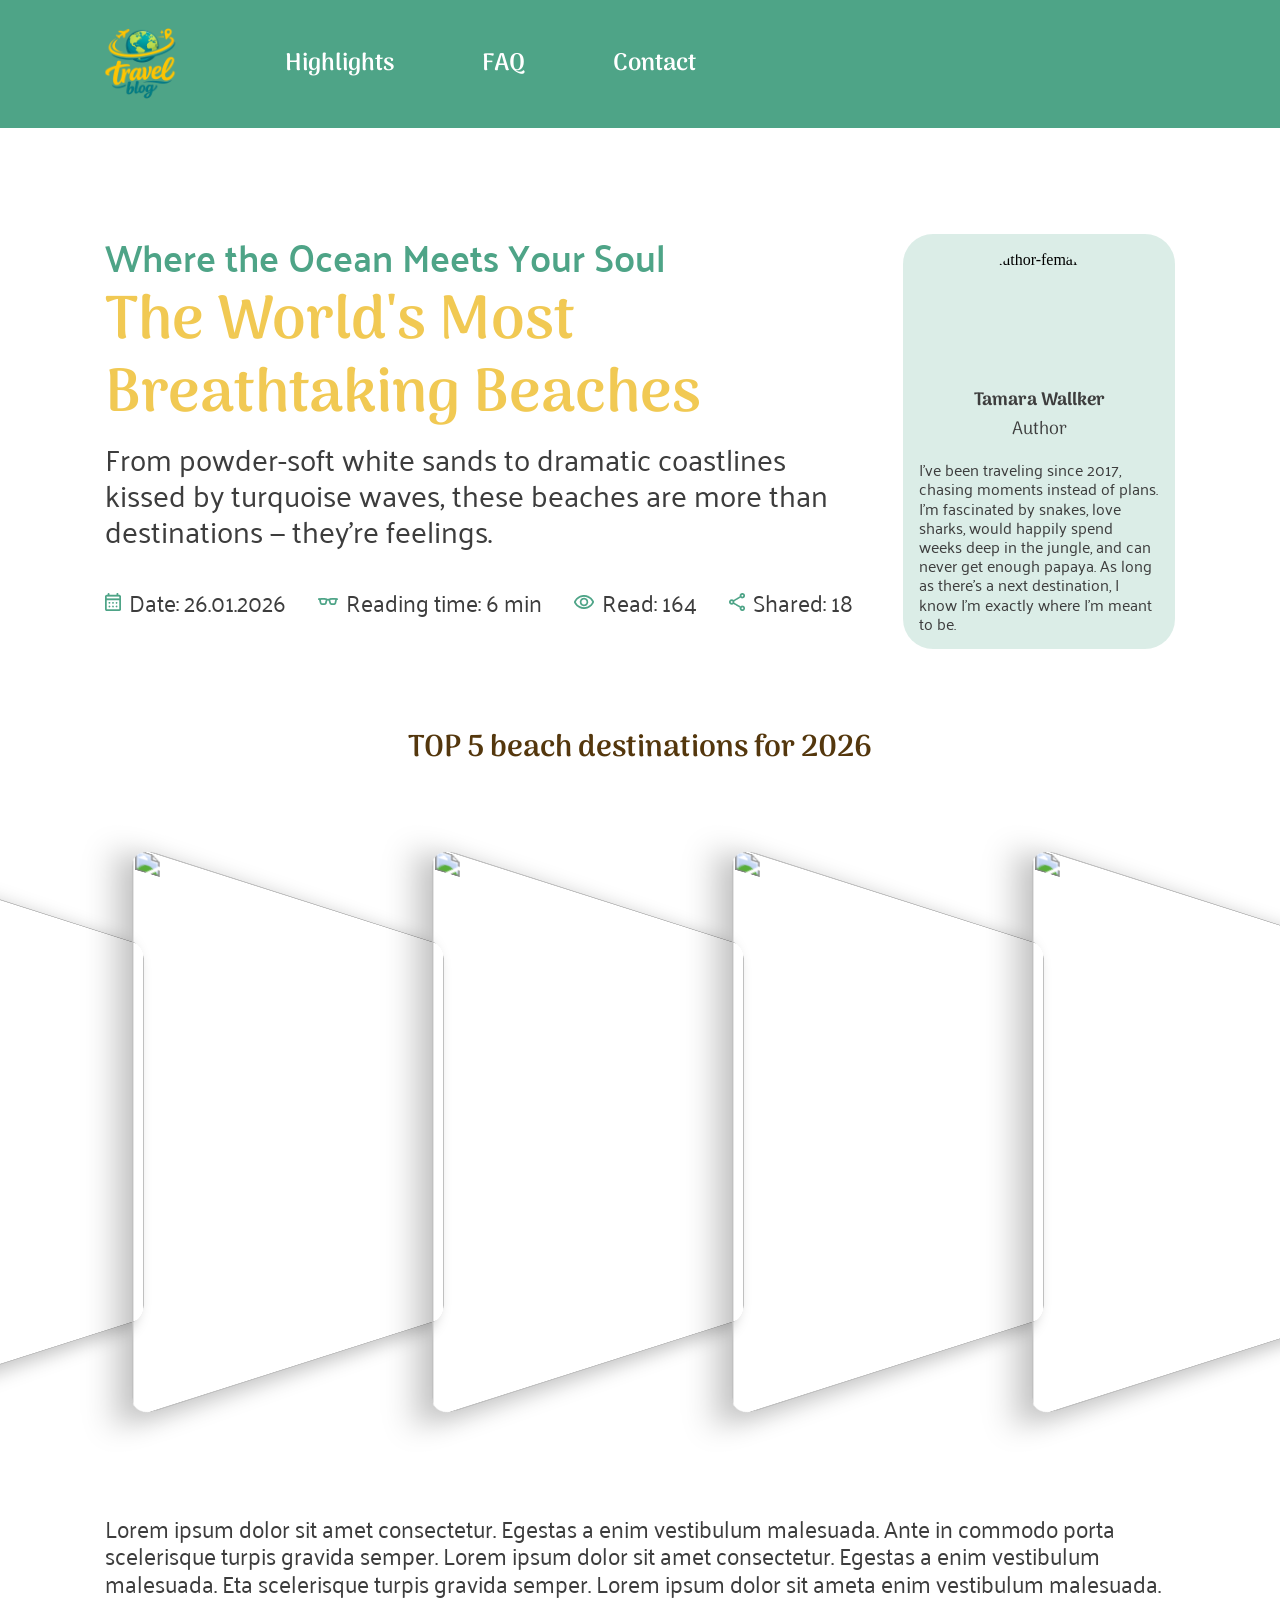
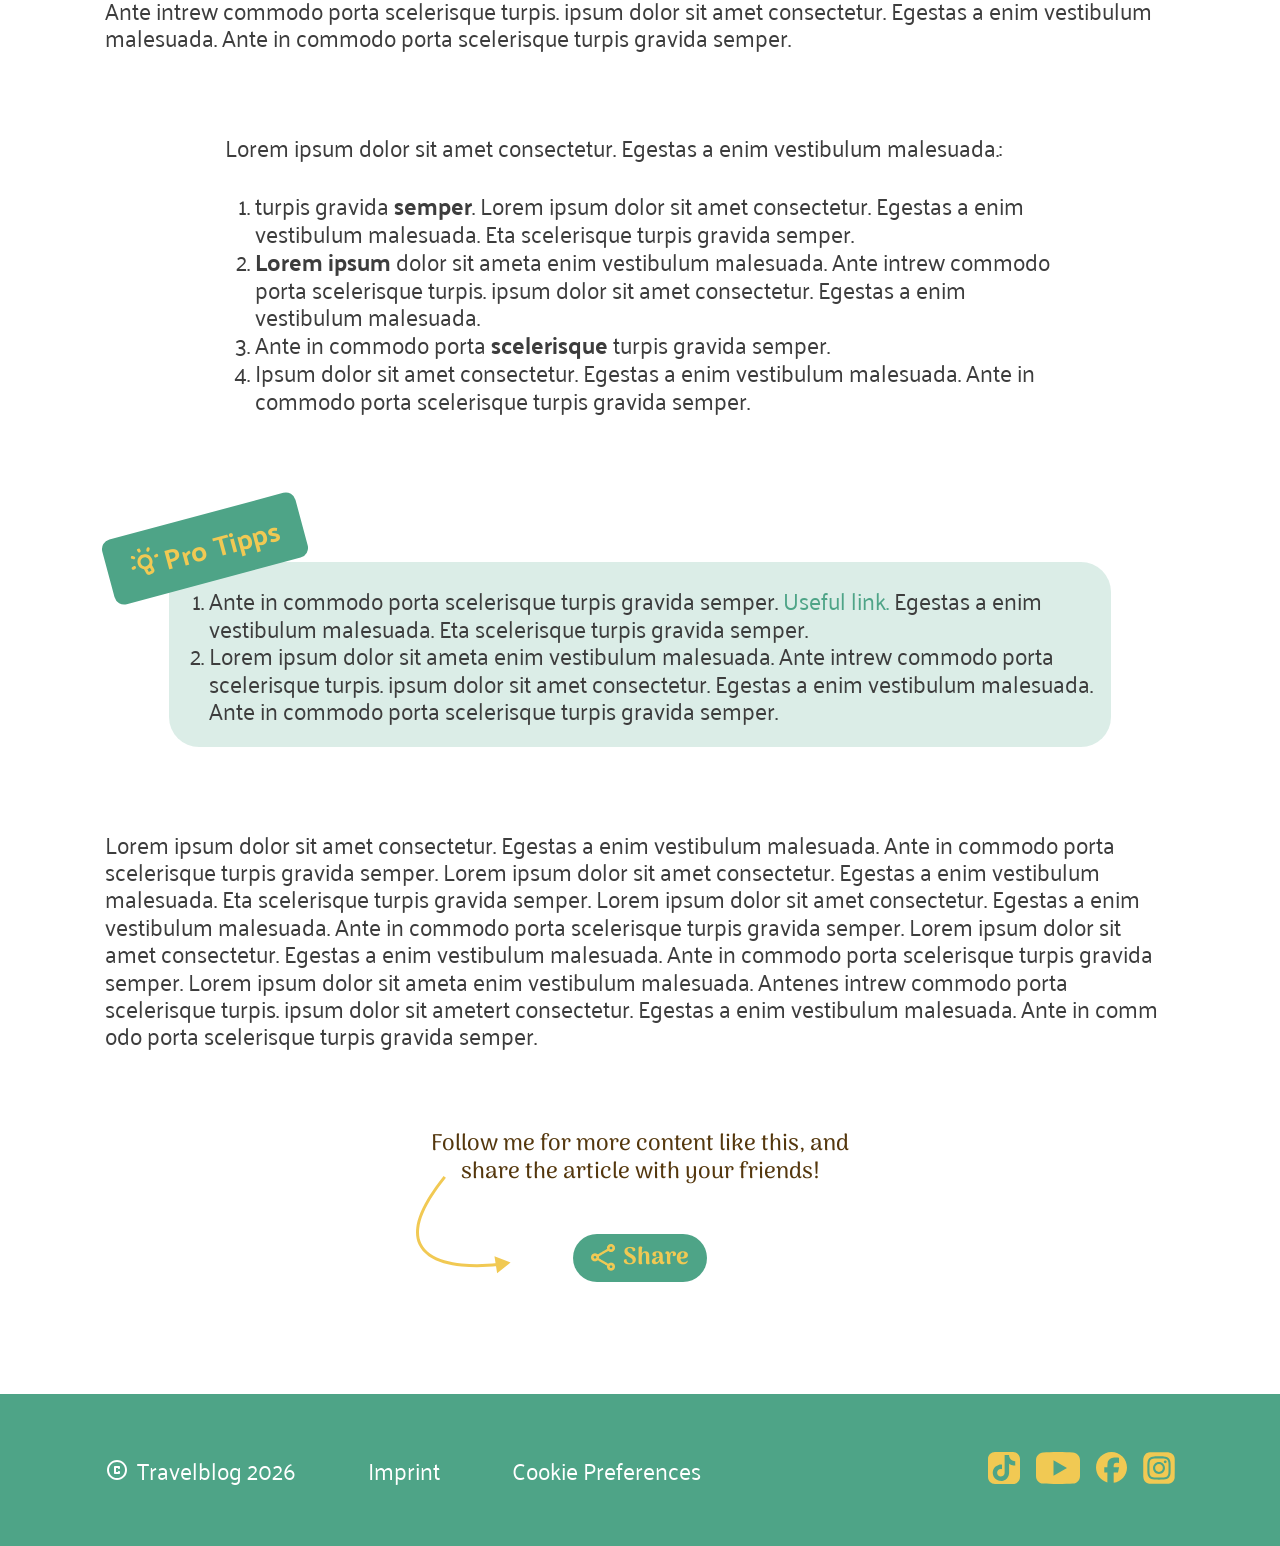
==== commit cd3567cf: "Optimize share button and fix article01 list" ====
--- a/article1.html
+++ b/article1.html
@@ -11,6 +11,7 @@
     <link rel="stylesheet" href="css/font.css">
     <link rel="stylesheet" href="css/style-article1.css">
 
+    <link rel="shortcut icon" href="/assets/icons/logo-blog.svg" type="image/x-icon">
 </head>
 
 <body>
@@ -18,17 +19,19 @@
         <img src="/assets/icons/logo-blog.svg" alt="Logo vom Reiseblog">
         <nav>
             <ul>
-                <li class="nav-highlights"><a href="#section-highlights">Highlights</a></li>
-                <li class="nav-faq"><a href="#section-faq">FAQ</a></li>
-                <li class="nav-contact"><a href="#section-contact">Contact</a></li>
+                <li class="nav-highlights"><a href="index.html#section-highlights">Highlights</a></li>
+                <li class="nav-faq"><a href="index.html#section-faq">FAQ</a></li>
+                <li class="nav-contact"><a href="index.html#section-contact">Contact</a></li>
             </ul>
         </nav>
         <nav class="navbar wrapper">
             <ul>
                 <li><a href="index.html"><img src="/assets/icons/home-icon-green.svg" alt=""></a></li>
-                <li><a href="#section-highlights"><img src="/assets/icons/rocket-icon-green.svg" alt=""></a></li>
-                <li><a href="#section-faq"><img src="/assets/icons/help-icon-green.svg" alt=""></a></li>
-                <li><a href="#section-contact"><img src="/assets/icons/person-pin-contact-icon-green.svg" alt=""></a>
+                <li><a href="index.html#section-highlights"><img src="/assets/icons/rocket-icon-green.svg" alt=""></a>
+                </li>
+                <li><a href="index.html#section-faq"><img src="/assets/icons/help-icon-green.svg" alt=""></a></li>
+                <li><a href="index.html#section-contact"><img src="/assets/icons/person-pin-contact-icon-green.svg"
+                            alt=""></a>
                 </li>
             </ul>
         </nav>
@@ -46,9 +49,11 @@
                 </div>
 
                 <div class="meta-data">
-                    <p class="meta-item"><img src="./assets/icons/calendar_month.png" alt="kalenda logo">Date: 26.01.2026
+                    <p class="meta-item"><img src="./assets/icons/calendar_month.png" alt="kalenda logo">Date:
+                        26.01.2026
                     </p>
-                    <p class="meta-item"><img src="./assets/icons/eyeglasses_2.png" alt="eyeglasses logo">Reading time: 6
+                    <p class="meta-item"><img src="./assets/icons/eyeglasses_2.png" alt="eyeglasses logo">Reading time:
+                        6
                         min</p>
                     <p class="meta-item"><img src="./assets/icons/visibility.png" alt="visibility logo">Read: 164</p>
                     <p class="meta-item"><img src="./assets/icons/share.png" alt="share logo">Shared: 18</p>
@@ -72,13 +77,13 @@
 
         <section class="main-slider wrapper">
             <h5 class="slider-header">TOP 5 beach destinations for 2026</h3>
-            <article class="slider_b">
-                <img class="slider_b_element" src="./assets/img/single-card-carousel-01.jpg" alt="">
-                <img class="slider_b_element" src="./assets/img/single-card-carousel-02.jpg" alt="">
-                <img class="slider_b_element" src="./assets/img/single-card-carousel-03.jpg" alt="">
-                <img class="slider_b_element" src="./assets/img/single-card-carousel-04.jpg" alt="">
-                <img class="slider_b_element" src="./assets/img/single-card-carousel-05.jpg" alt="">
-            </article>
+                <article class="slider_b">
+                    <img class="slider_b_element" src="./assets/img/single-card-carousel-01.jpg" alt="">
+                    <img class="slider_b_element" src="./assets/img/single-card-carousel-02.jpg" alt="">
+                    <img class="slider_b_element" src="./assets/img/single-card-carousel-03.jpg" alt="">
+                    <img class="slider_b_element" src="./assets/img/single-card-carousel-04.jpg" alt="">
+                    <img class="slider_b_element" src="./assets/img/single-card-carousel-05.jpg" alt="">
+                </article>
         </section>
 
         <section class="lorem-element-one wrapper">
@@ -90,23 +95,25 @@
         </section>
 
         <section class="lorem-element-two wrapper">
-            <p>Lorem ipsum dolor sit amet consectetur. Egestas a enim vestibulum malesuada.:</p>
-            <ol>
-                <li>turpis gravida <span>semper</span>. Lorem ipsum dolor sit amet consectetur. Egestas a enim
-                    vestibulum malesuada.
-                    Eta
-                    scelerisque turpis gravida semper.</li>
+            <div>
+                <p>Lorem ipsum dolor sit amet consectetur. Egestas a enim vestibulum malesuada.:</p>
+                <ol>
+                    <li>turpis gravida <span>semper</span>. Lorem ipsum dolor sit amet consectetur. Egestas a enim
+                        vestibulum malesuada.
+                        Eta
+                        scelerisque turpis gravida semper.</li>
 
-                <li><span>Lorem ipsum</span> dolor sit ameta enim vestibulum malesuada. Ante intrew commodo porta
-                    scelerisque turpis.
-                    ipsum dolor sit amet consectetur. Egestas a enim vestibulum malesuada.</li>
+                    <li><span>Lorem ipsum</span> dolor sit ameta enim vestibulum malesuada. Ante intrew commodo porta
+                        scelerisque turpis.
+                        ipsum dolor sit amet consectetur. Egestas a enim vestibulum malesuada.</li>
 
-                <li>Ante in commodo porta <span>scelerisque</span> turpis gravida semper.</li>
+                    <li>Ante in commodo porta <span>scelerisque</span> turpis gravida semper.</li>
 
-                <li>Ipsum dolor sit amet consectetur. Egestas a enim vestibulum malesuada. Ante in commodo porta
-                    scelerisque
-                    turpis gravida semper.</li>
-            </ol>
+                    <li>Ipsum dolor sit amet consectetur. Egestas a enim vestibulum malesuada. Ante in commodo porta
+                        scelerisque
+                        turpis gravida semper.</li>
+                </ol>
+            </div>
         </section>
 
         <section class="section-pro-tipp wrapper">
@@ -140,7 +147,7 @@
         </section>
 
         <section class="share-button wrapper">
-            <p class="follow-me"> <img class="arrow" src="./assets/icons/Vector 12.svg" alt=""> Follow me for more
+            <p class="follow-me"> <img class="share-arrow-big" src="./assets/icons/share-arrow-big.svg" alt=""> <img class="share-arrow-small" src="assets/icons/share-arrow-small.svg" alt="">Follow me for more
                 content like this, and <br> share the article with your friends!</p>
 
             <details>
@@ -148,8 +155,8 @@
                 <div class="hidden-links">
                     <img src="./assets/icons/share-icon.svg" alt="">
                     <div>
-                        <a href="">LinkedIn</a>
-                        <a href="">WhatsApp</a>
+                        <a href="https://www.linkedin.com/" target="_blank">LinkedIn</a>
+                        <a href="https://web.whatsapp.com/" target="_blank">WhatsApp</a>
                     </div>
                 </div>
             </details>
--- a/css/standard.css
+++ b/css/standard.css
@@ -221,15 +221,17 @@
     flex: 5 0 70%;
 }
 
-.aticle-header-content > div:first-child {
+.aticle-header-content>div:first-child {
     display: flex;
     flex-direction: column;
     gap: 8px;
 }
 
-.aticle-header-content>.article-header-intro {
-    font: 400 32px 'Palanquin';
-
+.aticle-header-content>div>p.article-header-intro {
+    font-family: 'Palanquin';
+    font-size: clamp(1.13rem, calc(0.875rem + 1.250vw), 2.00rem);
+    font-weight: 400;
+    line-height: 120%;
     gap: 40px;
 }
 
@@ -296,11 +298,11 @@
 
 /* profi tipp */
 
-.pro-tipp-box{
+.pro-tipp-box {
     width: 200px;
     background-color: var(--primary-green);
 
-    padding: 8px 16px ;
+    padding: 8px 16px;
 
     display: flex;
     align-items: center;
@@ -313,19 +315,17 @@
     top: 20px;
 }
 
-.pro-tipp-box>img{
+.pro-tipp-box>img {
     width: 42px;
 }
 
-.pro-tipp-box>p{
+.pro-tipp-box>p {
     font: 700 28px 'Palanquin';
     color: var(--primary-yellow);
-
-
-}
-
-.pro-tipp-content{
-    background-color: var( --primary-green-bright);
+}
+
+.pro-tipp-content {
+    background-color: var(--primary-green-bright);
 
     padding: 24px 16px;
     padding-left: 40px;
@@ -343,9 +343,22 @@
     text-decoration: none;
 }
 
+@media screen and (max-width: 992px) {
+    .pro-tipp-box {
+        position: relative;
+        top: 2px;
+        rotate: 1deg
+    }
+
+    .pro-tipp-content {
+        margin-left: 0px;
+        margin-right: 0px;
+    }
+}
+
 /* Share-Button */
 
-.share-button{
+.share-button {
     display: flex;
     flex-direction: column;
     justify-content: center;
@@ -356,12 +369,21 @@
     position: relative;
 }
 
-.share-button .arrow{
+.share-button .share-arrow-big {
     position: absolute;
-    bottom: 13px;
-}
-
- .share-button .follow-me {
+    left: -15px;
+    top: 45px;
+}
+
+.share-button .share-arrow-small {
+    position: absolute;
+    left: 0px;
+    top: 50px;
+    display: none;
+}
+
+.share-button .follow-me {
+    position: relative;
     font-family: 'Arima';
     font-weight: 500;
     font-size: clamp(1.00rem, calc(0.857rem + 0.714vw), 1.50rem);
@@ -374,44 +396,84 @@
 .share-button summary {
     display: flex;
     align-items: center;
-
-    padding: 8px 16px;
+    gap: 8px;
+    font: 700 24px 'Arima';
+
+    height: 48px;
+
+    padding: 8px 18px;
 
     color: var(--primary-yellow);
     background-color: var(--primary-green);
 
     border-radius: 40px;
 
-    gap: 8px;
-}
-
-.share-button details[open] summary img{
+    cursor: pointer;
+}
+
+.share-button details[open] summary img {
     display: none;
 }
 
-.share-button details{
-    display: flex;
-    align-items: center;
-
-    gap: 10px;
-}
-
-.share-button .hidden-links a{
+.share-button details[open] summary {
+    margin-left: 16px;
+}
+
+.share-button details {
+    display: flex;
+    align-items: center;
+
+    height: 54px;
+}
+
+.share-button details::details-content {
+    inline-size: 0;
+    opacity: 0;
+    transition-property: inline-size, content-visibility, opacity;
+    transition-duration: 0.5s;
+    transition-timing-function: ease-in-out;
+    transition-behavior: allow-discrete;
+}
+
+.share-button details[open]::details-content {
+    inline-size: auto;
+    padding: 4px 10px;
+    opacity: 1;
+}
+
+.share-button .hidden-links a {
     display: flex;
 
     font: 600 18px 'Arima';
 
-    color: var( --primary-green);
-}
-
-.share-button .hidden-links{
+    color: var(--primary-green);
+}
+
+.share-button .hidden-links {
     display: flex;
     gap: 16px;
 }
 
-.share-button .hidden-links>div{
+.share-button .hidden-links>div {
     display: flex;
     flex-direction: column;
+}
+
+@media screen and (max-width: 992px) {
+    .share-button .share-arrow-small {
+        display: block;
+    }
+
+    .share-button .share-arrow-big {
+        display: none;
+    }
+}
+
+@media screen and (max-width: 480px) {
+    .share-button .follow-me br {
+        display: none;
+    }
+    
 }
 
 
--- a/css/style-article1.css
+++ b/css/style-article1.css
@@ -1,8 +1,3 @@
-body {
-    width: 100%;
-    height: 100%;
-}
-
 .header-section a {
     font-family: 'Arima';
     font-size: 24px;
@@ -22,27 +17,11 @@
     width: 100%;
 }
 
-.slider-header {
-    display: flex;
-    align-items: center;
-
-    /* color: #54370D;
-
-    font-family: 'Arima';
-    font-family: 32px;
-    font-weight: 600; */
-
-
-}
-
 .slider_b {
-
     padding-top: 80px;
     padding-bottom: 80px;
 
     display: flex;
-
-
 }
 
 .slider_b_element {
@@ -51,9 +30,6 @@
     height: 440px;
 
     box-shadow: -9px 5px 20px 0px #00000040;
-
-
-
 
     border-radius: 16px;
 
@@ -64,7 +40,7 @@
 }
 
 .slider_b_element:hover {
-    z-index: -2;
+    z-index: 2;
 
     transform: perspective(250px) rotateY(0deg) translateX(0px) scaleX(1.5) scaleY(1.2);
 }
@@ -73,54 +49,24 @@
     transform: perspective(250px) rotateY(-20deg) translateX(120px);
 }
 
-/* .lorem-element-one>p {
-    font-family: 'Palanquin';
-    font-size: 24px;
-    font-weight: 400;
-    color: var(--neutral);
-} */
-
 .info {
     display: flex;
     flex-direction: column;
 }
 
-/* .lorem-element-two>p {
-    font-family: 'Palanquin';
-    font-size: 24px;
-    font-weight: 400;
+.lorem-element-two>div {
+    display: flex;
+    flex-direction: column;
+    gap: clamp(20px, calc(16.571px + 1.071vw), 32px);
+    padding: 0 120px;
+}
 
-    padding-bottom: 40px;
-} */
-
-/* .lorem-element-two li {
-    font-family: 'Palanquin';
-    font-size: 24px;
-    font-weight: 400;
-    color: var(--neutral);
-} */
+.lorem-element-two ol {
+    padding-left: 30px;
+}
 
 span {
-    /* font-family: Palanquin; */
     font-weight: 700;
-    /* font-style: Bold;
-    font-size: 24px;
-    color: var(--neutral); */
-}
-
-.lorem-element-three {
-    font-family: 'Palanquin';
-    font-size: 24px;
-    font-weight: 400;
-}
-
-.lorem-element-three ol {
-    border-radius: 30px;
-    padding-top: 26px;
-    padding-bottom: 24px;
-    padding-right: 16px;
-
-    background-color: #4EA48733;
 }
 
 .link {
@@ -128,14 +74,17 @@
     text-decoration: none;
 }
 
-/* .lorem-element-four>p {
-    font-family: Palanquin;
-    font-weight: 400;
-    font-size: 24px;
+@media screen and (max-width: 992px) {
 
-    color: #3D3D3D;
+    .lorem-element-two>div {
+        padding: 0 0px;
+    }
 
+    .share-button .arrow {
+        width: 50px;
 
+        position: absolute;
+        bottom: 24px;
+    }
 
-} */
-
+}
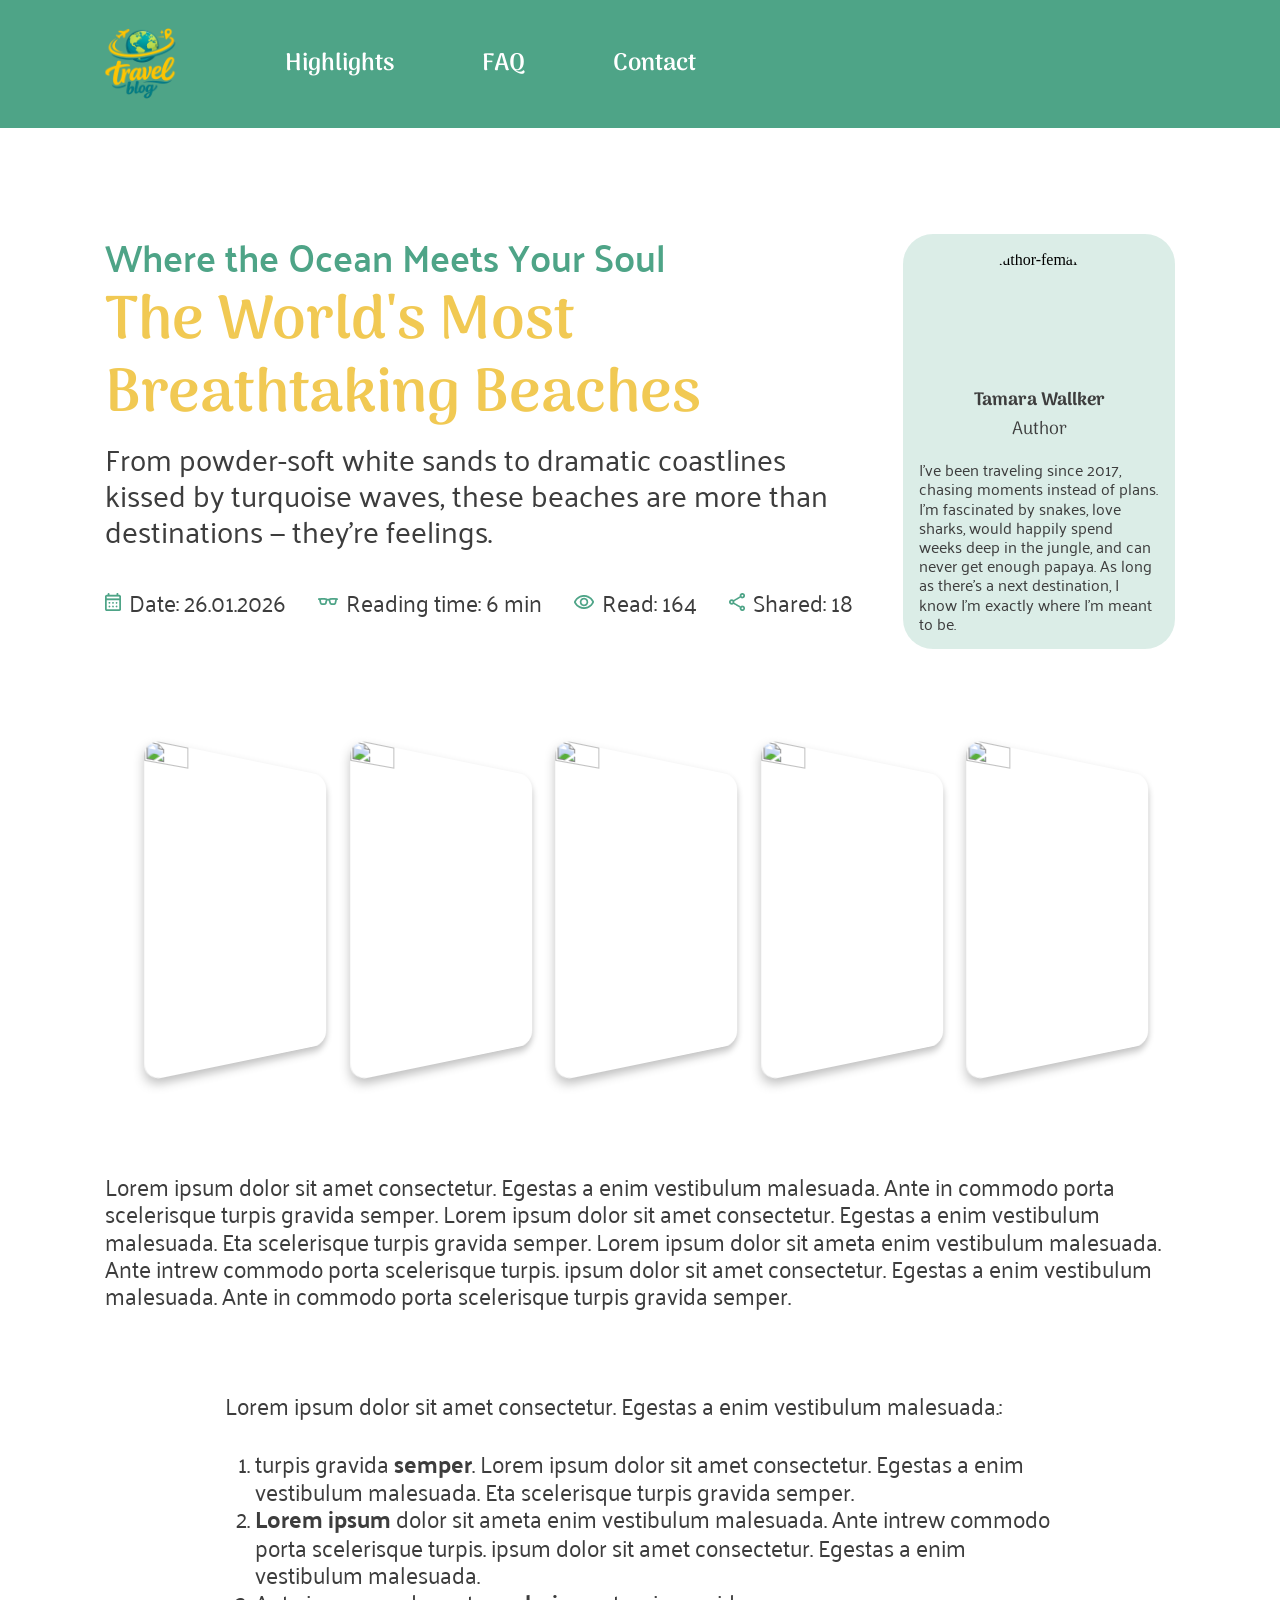
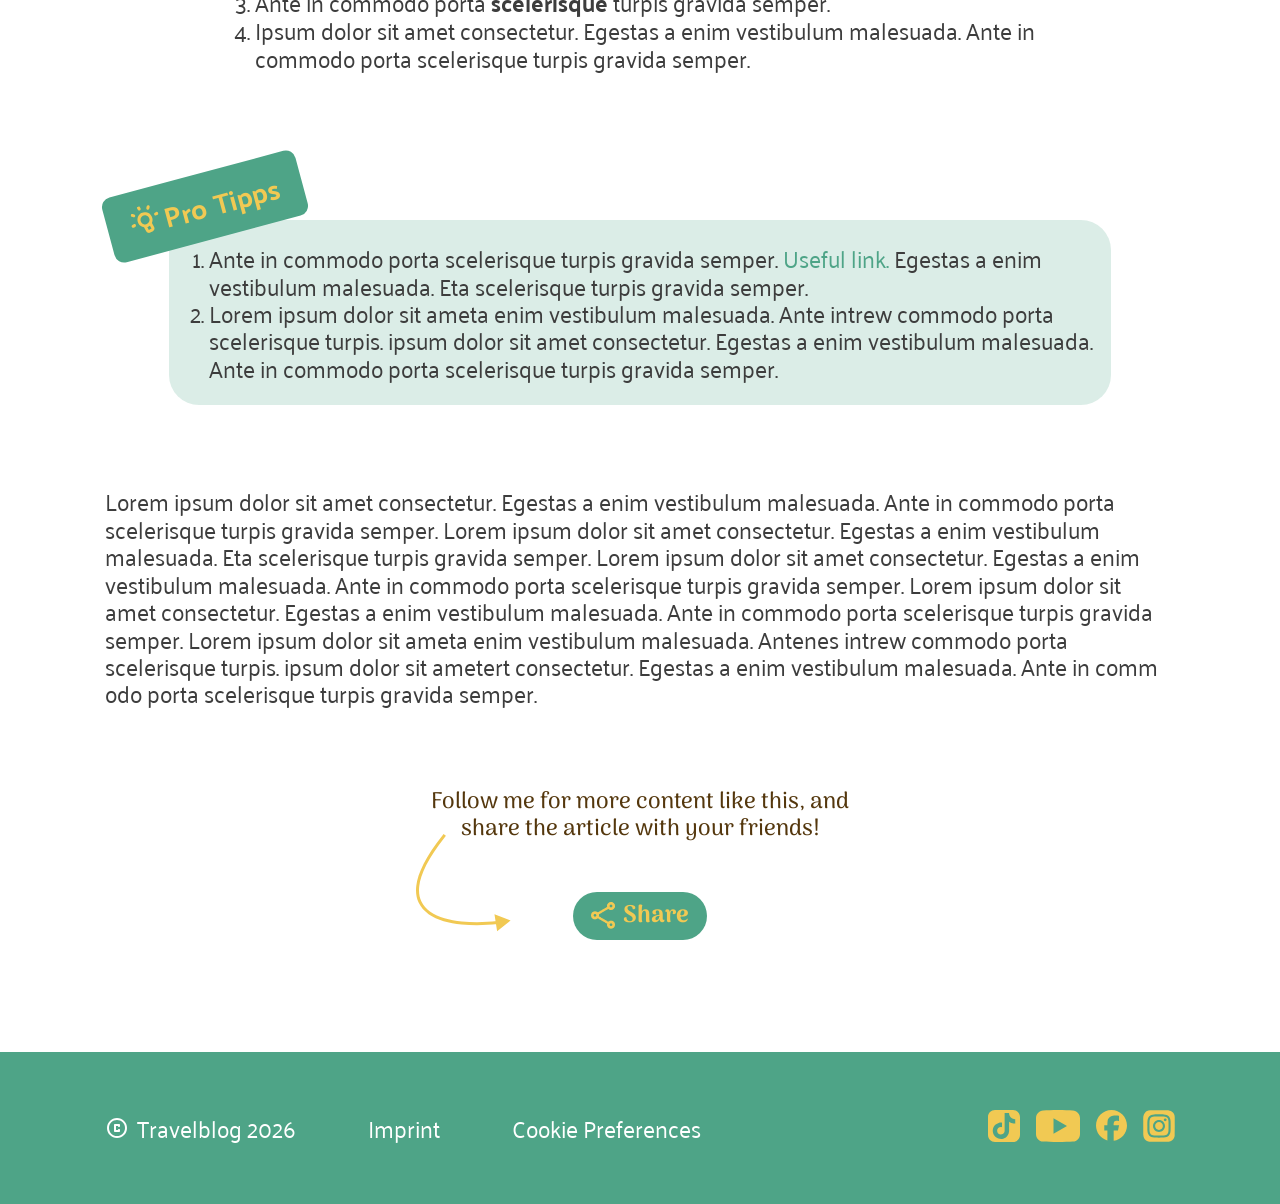
==== commit 4647e7d0: "feat: slider in article01 optimize" ====
--- a/article1.html
+++ b/article1.html
@@ -75,7 +75,7 @@
             </div>
         </section>
 
-        <section class="main-slider wrapper">
+        <!-- <section class="main-slider wrapper">
             <h5 class="slider-header">TOP 5 beach destinations for 2026</h3>
                 <article class="slider_b">
                     <img class="slider_b_element" src="./assets/img/single-card-carousel-01.jpg" alt="">
@@ -84,6 +84,23 @@
                     <img class="slider_b_element" src="./assets/img/single-card-carousel-04.jpg" alt="">
                     <img class="slider_b_element" src="./assets/img/single-card-carousel-05.jpg" alt="">
                 </article>
+        </section> -->
+
+        <section class="wrapper">
+            <div class="slider">
+                <input type="radio" name="slider" value="one" id="">
+                <input type="radio" name="slider" value="two" id="">
+                <input type="radio" name="slider" value="three" id="" checked>
+                <input type="radio" name="slider" value="four" id="">
+                <input type="radio" name="slider" value="five" id="">
+                <div class="slider-wrapper">
+                    <img class="slider-element element-one" src="assets/img/single-card-carousel-01.jpg" alt="">
+                    <img class="slider-element element-two" src="assets/img/single-card-carousel-02.jpg" alt="">
+                    <img class="slider-element element-three" src="assets/img/single-card-carousel-03.jpg" alt="">
+                    <img class="slider-element element-four" src="assets/img/single-card-carousel-04.jpg" alt="">
+                    <img class="slider-element element-five" src="assets/img/single-card-carousel-05.jpg" alt="">
+                </div>
+            </div>
         </section>
 
         <section class="lorem-element-one wrapper">
@@ -147,7 +164,8 @@
         </section>
 
         <section class="share-button wrapper">
-            <p class="follow-me"> <img class="share-arrow-big" src="./assets/icons/share-arrow-big.svg" alt=""> <img class="share-arrow-small" src="assets/icons/share-arrow-small.svg" alt="">Follow me for more
+            <p class="follow-me"> <img class="share-arrow-big" src="./assets/icons/share-arrow-big.svg" alt=""> <img
+                    class="share-arrow-small" src="assets/icons/share-arrow-small.svg" alt="">Follow me for more
                 content like this, and <br> share the article with your friends!</p>
 
             <details>
--- a/css/style-article1.css
+++ b/css/style-article1.css
@@ -6,7 +6,7 @@
     color: #F8F5EB;
 }
 
-.main-slider {
+/* .main-slider {
     display: flex;
     flex-direction: column;
     justify-content: center;
@@ -47,6 +47,165 @@
 
 .slider_b_element:hover~.slider_b_element {
     transform: perspective(250px) rotateY(-20deg) translateX(120px);
+} */
+
+/* Slider big screen */
+.slider .slider-element {
+        width: calc(100% / 5);
+        aspect-ratio: 2/3;
+    }
+
+@media screen and (min-width: 1201px) {
+    .slider input {
+        display: none;
+    }
+
+    .slider {
+        width: 100%;
+        padding: 25px clamp(0px, calc(-320px + 26.667vw), 64px);;
+    }
+
+    .slider .slider-wrapper {
+        display: flex;
+
+    }
+
+    .slider .slider-element {
+        width: calc(100% / 5);
+        aspect-ratio: 2/3;
+        object-fit: cover;
+        border-radius: 16px;
+        box-shadow: 0 5px 10px rgba(0, 0, 0, 0.25);
+        transform: perspective(200px) rotateY(15deg) scaleX(0.95) translate(20px);
+        z-index: 0;
+        transition: all 500ms ease-in-out;
+    }
+
+    .slider .slider-element:hover {
+        z-index: 5;
+        transform: perspective(200px) rotateY(0deg) translateX(0px) scaleX(1.3) scaleY(1.15);
+
+        transition: all 500ms ease-in-out;
+    }
+
+    .slider .slider-element:hover~.slider-element {
+        transform: perspective(200px) rotateY(-15deg) scaleX(0.95) translatex(-20px);
+        transition: all 500ms ease-in-out;
+    }
+}
+
+/* Slider big screen end*/
+
+@media screen and (max-width: 1200px) {
+
+    /* Slider Mobil */
+
+    .slider {
+        position: relative;
+        width: 100%;
+        height: 400px;
+
+        display: flex;
+        justify-content: center;
+        align-items: flex-end;
+
+        overflow: hidden;
+    }
+
+    .slider input {
+        display: inline-block;
+        appearance: none;
+        z-index: 2;
+        margin-bottom: 16px;
+        width: 22px;
+        height: 22px;
+        background-color: rgba(78, 164, 135, 0.3);
+        border-radius: 999px;
+        margin: 0 4px;
+
+        cursor: pointer;
+        transition: 1s;
+    }
+
+    .slider input:checked {
+        width: 40px;
+        background-color: rgba(78, 164, 135, 1);
+    }
+
+    .slider-wrapper {
+        position: absolute;
+        width: 1000px;
+        height: 300px;
+        top: 20px;
+
+        display: flex;
+        align-items: center;
+
+        transition: all 1s ease-in-out;
+    }
+
+    .slider .slider-element {
+        width: 200px;
+        height: 300px;
+        border-radius: 16px;
+        transform: perspective(200px) rotateY(-15deg) scaleX(0.9);
+        transition: all 1s ease-in-out;
+        object-fit: cover;
+    }
+
+    .slider input[value="one"]:checked~.slider-wrapper {
+        transform: translateX(calc(100% / 5 * 2));
+    }
+
+    .slider input[value="two"]:checked~.slider-wrapper {
+        transform: translateX(calc(100% / 5 * 1));
+    }
+
+    .slider input[value="three"]:checked~.slider-wrapper {
+        transform: translateX(calc(100% / 5 * 0));
+    }
+
+    .slider input[value="four"]:checked~.slider-wrapper {
+        transform: translateX(calc(100% / 5 * -1));
+    }
+
+    .slider input[value="five"]:checked~.slider-wrapper {
+        transform: translateX(calc(100% / 5 * -2));
+    }
+
+    .slider input[value="two"]:checked~.slider-wrapper>.element-one {
+        transform: perspective(200px) rotateY(15deg) scaleX(0.9);
+    }
+
+    .slider input[value="three"]:checked~.slider-wrapper>.element-one,
+    .slider input[value="three"]:checked~.slider-wrapper>.element-two {
+        transform: perspective(200px) rotateY(15deg) scaleX(0.9);
+    }
+
+    .slider input[value="four"]:checked~.slider-wrapper>.element-one,
+    .slider input[value="four"]:checked~.slider-wrapper>.element-two,
+    .slider input[value="four"]:checked~.slider-wrapper>.element-three {
+        transform: perspective(200px) rotateY(15deg) scaleX(0.9);
+    }
+
+    .slider input[value="five"]:checked~.slider-wrapper>.element-one,
+    .slider input[value="five"]:checked~.slider-wrapper>.element-two,
+    .slider input[value="five"]:checked~.slider-wrapper>.element-three,
+    .slider input[value="five"]:checked~.slider-wrapper>.element-four {
+        transform: perspective(200px) rotateY(15deg) scaleX(0.9);
+    }
+
+    .slider input[value="one"]:checked~.slider-wrapper>.element-one,
+    .slider input[value="two"]:checked~.slider-wrapper>.element-two,
+    .slider input[value="three"]:checked~.slider-wrapper>.element-three,
+    .slider input[value="four"]:checked~.slider-wrapper>.element-four,
+    .slider input[value="five"]:checked~.slider-wrapper>.element-five {
+        transform: scaleX(1.1) scaleY(1.1);
+        z-index: 5;
+    }
+
+    /* Slider Mobil end */
+
 }
 
 .info {
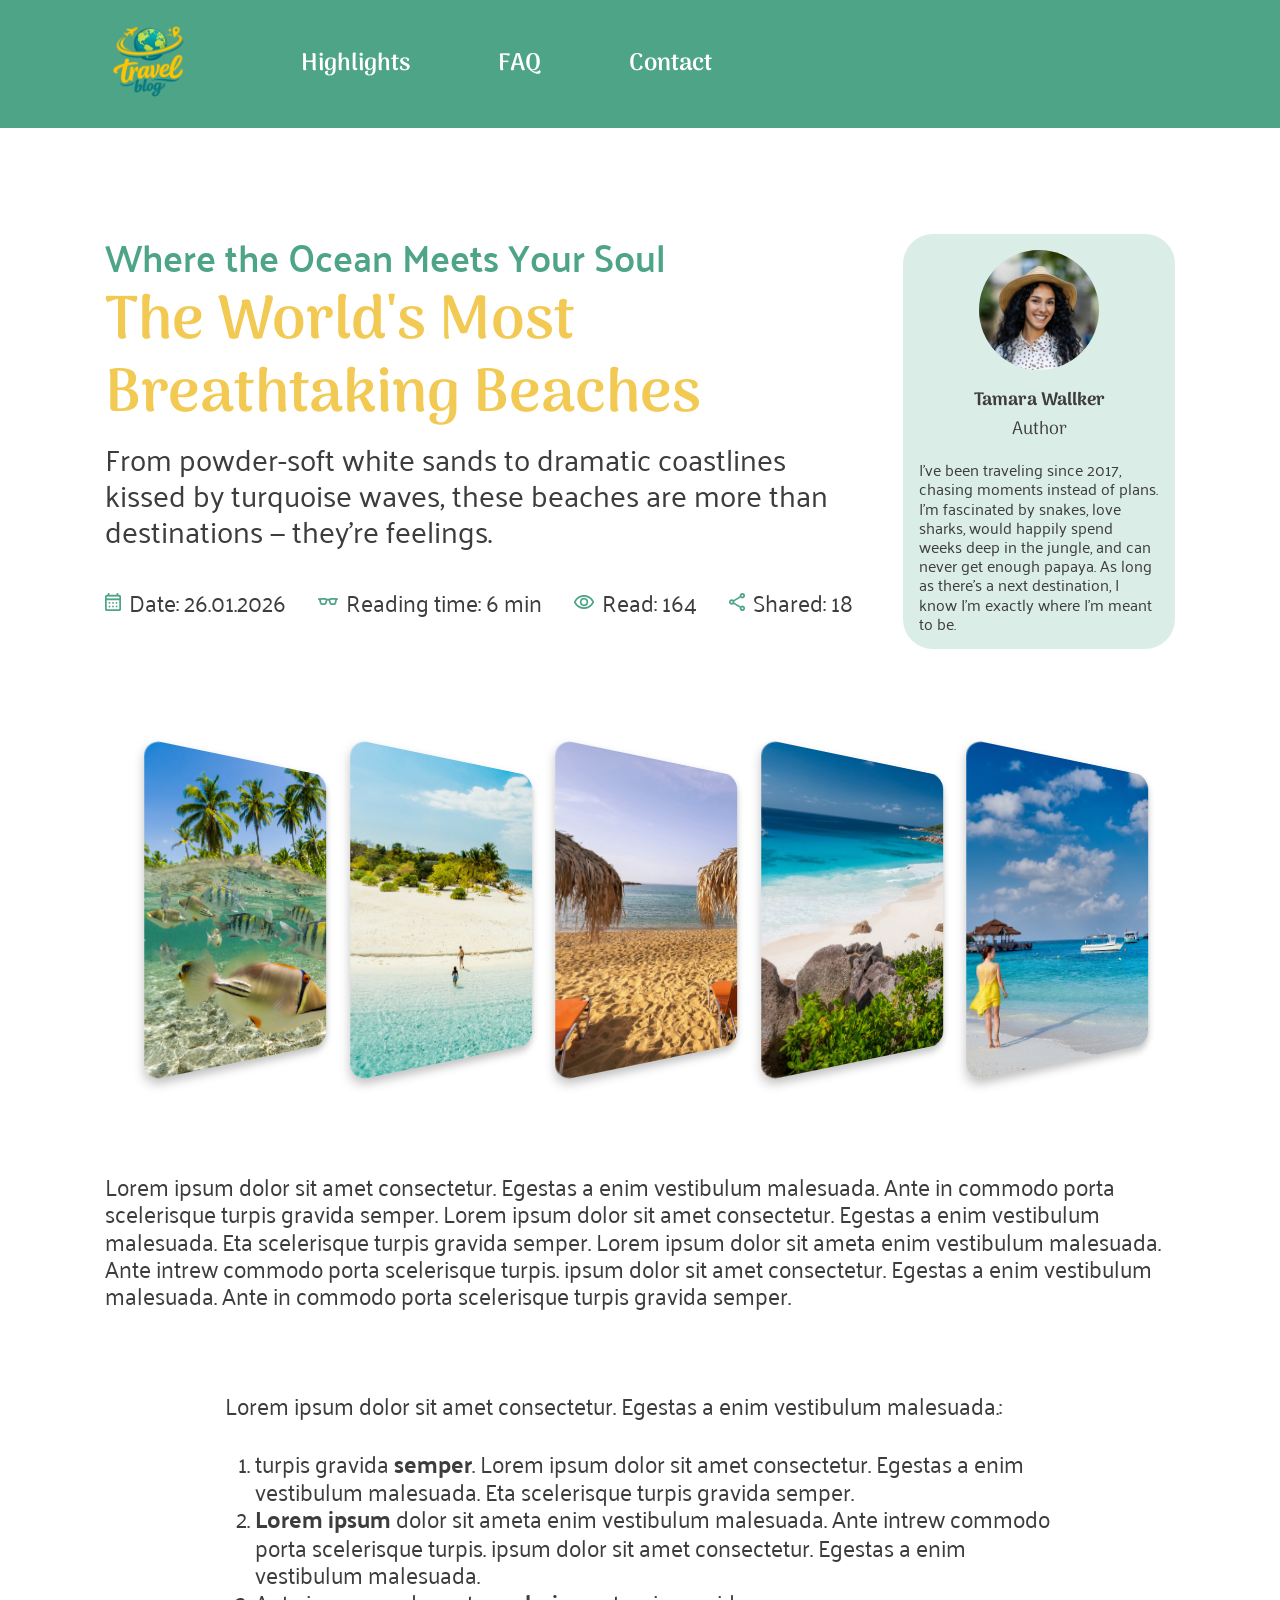
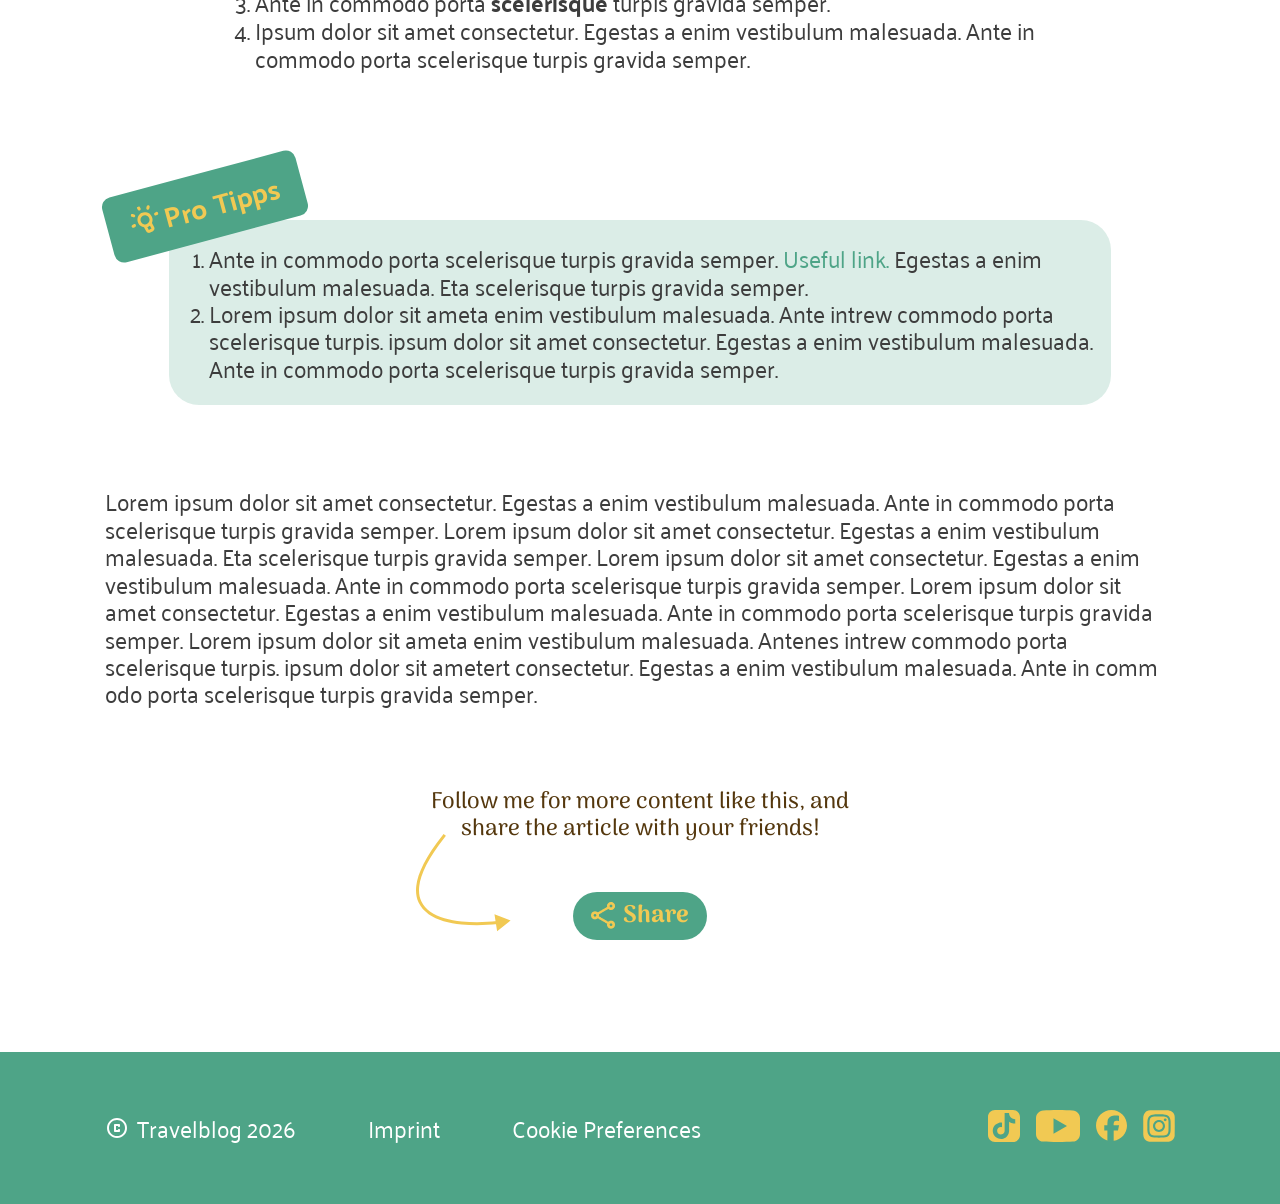
==== commit 9300f011: "Optimize footer, assets, and navigation" ====
--- a/article1.html
+++ b/article1.html
@@ -16,7 +16,7 @@
 
 <body>
     <header class="wrapper">
-        <img src="/assets/icons/logo-blog.svg" alt="Logo vom Reiseblog">
+        <a href="index.html"><img src="/assets/icons/logo-blog.svg" alt="Logo vom Reiseblog"></a>
         <nav>
             <ul>
                 <li class="nav-highlights"><a href="index.html#section-highlights">Highlights</a></li>
@@ -49,19 +49,15 @@
                 </div>
 
                 <div class="meta-data">
-                    <p class="meta-item"><img src="./assets/icons/calendar_month.png" alt="kalenda logo">Date:
-                        26.01.2026
-                    </p>
-                    <p class="meta-item"><img src="./assets/icons/eyeglasses_2.png" alt="eyeglasses logo">Reading time:
-                        6
-                        min</p>
+                    <p class="meta-item"><img src="./assets/icons/calendar_month.png" alt="kalenda logo">Date: 26.01.2026</p>
+                    <p class="meta-item"><img src="./assets/icons/eyeglasses_2.png" alt="eyeglasses logo">Reading time: 6 min</p>
                     <p class="meta-item"><img src="./assets/icons/visibility.png" alt="visibility logo">Read: 164</p>
                     <p class="meta-item"><img src="./assets/icons/share.png" alt="share logo">Shared: 18</p>
                 </div>
             </div>
 
             <div class="author-card">
-                <img src="./assets/img/author-female.jpg" alt="author-female">
+                <img src="./assets/img/author-female_small.jpg" alt="Bild von der Autorin">
                 <div class="author-title">
                     <p class="author-name">Tamara Wallker</p>
                     <p class="author-role">Author</p>
@@ -94,11 +90,11 @@
                 <input type="radio" name="slider" value="four" id="">
                 <input type="radio" name="slider" value="five" id="">
                 <div class="slider-wrapper">
-                    <img class="slider-element element-one" src="assets/img/single-card-carousel-01.jpg" alt="">
-                    <img class="slider-element element-two" src="assets/img/single-card-carousel-02.jpg" alt="">
-                    <img class="slider-element element-three" src="assets/img/single-card-carousel-03.jpg" alt="">
-                    <img class="slider-element element-four" src="assets/img/single-card-carousel-04.jpg" alt="">
-                    <img class="slider-element element-five" src="assets/img/single-card-carousel-05.jpg" alt="">
+                    <img class="slider-element element-one" src="assets/img/single-card-carousel-01_small.jpg" alt="">
+                    <img class="slider-element element-two" src="assets/img/single-card-carousel-02_small.jpg" alt="">
+                    <img class="slider-element element-three" src="assets/img/single-card-carousel-03_small.jpg" alt="">
+                    <img class="slider-element element-four" src="assets/img/single-card-carousel-04_small.jpg" alt="">
+                    <img class="slider-element element-five" src="assets/img/single-card-carousel-05_small.jpg" alt="">
                 </div>
             </div>
         </section>
--- a/css/standard.css
+++ b/css/standard.css
@@ -193,9 +193,7 @@
     nav {
         display: none;
     }
-}
-
-@media screen and (max-width: 992px) {
+
     .navbar {
         display: flex;
         align-items: center;
@@ -473,7 +471,7 @@
     .share-button .follow-me br {
         display: none;
     }
-    
+
 }
 
 
@@ -552,14 +550,23 @@
     }
 }
 
-@media screen and (max-width: 992px) {
+@media screen and (max-width: 768px) {
     footer {
         height: 240px;
         padding-top: 30px !important;
         padding-bottom: 118px !important;
-
+    }
+}
+
+@media screen and (min-width: 769px) and (max-width: 992px) {
+    footer {
         align-items: end;
-    }
+        padding-bottom: 32px !important;
+    }
+}
+
+@media screen and (max-width: 992px) {
+
 
     footer>div {
         display: flex;
--- a/css/style-article1.css
+++ b/css/style-article1.css
@@ -5,49 +5,6 @@
 
     color: #F8F5EB;
 }
-
-/* .main-slider {
-    display: flex;
-    flex-direction: column;
-    justify-content: center;
-    align-items: center;
-
-    gap: 64px;
-
-    width: 100%;
-}
-
-.slider_b {
-    padding-top: 80px;
-    padding-bottom: 80px;
-
-    display: flex;
-}
-
-.slider_b_element {
-    z-index: 1;
-    width: 300px;
-    height: 440px;
-
-    box-shadow: -9px 5px 20px 0px #00000040;
-
-    border-radius: 16px;
-
-    transform: perspective(250px) rotateY(20deg) translateX(-20px);
-    transform-origin: 50% 50%;
-
-    transition: all 250ms ease-in-out;
-}
-
-.slider_b_element:hover {
-    z-index: 2;
-
-    transform: perspective(250px) rotateY(0deg) translateX(0px) scaleX(1.5) scaleY(1.2);
-}
-
-.slider_b_element:hover~.slider_b_element {
-    transform: perspective(250px) rotateY(-20deg) translateX(120px);
-} */
 
 /* Slider big screen */
 .slider .slider-element {
